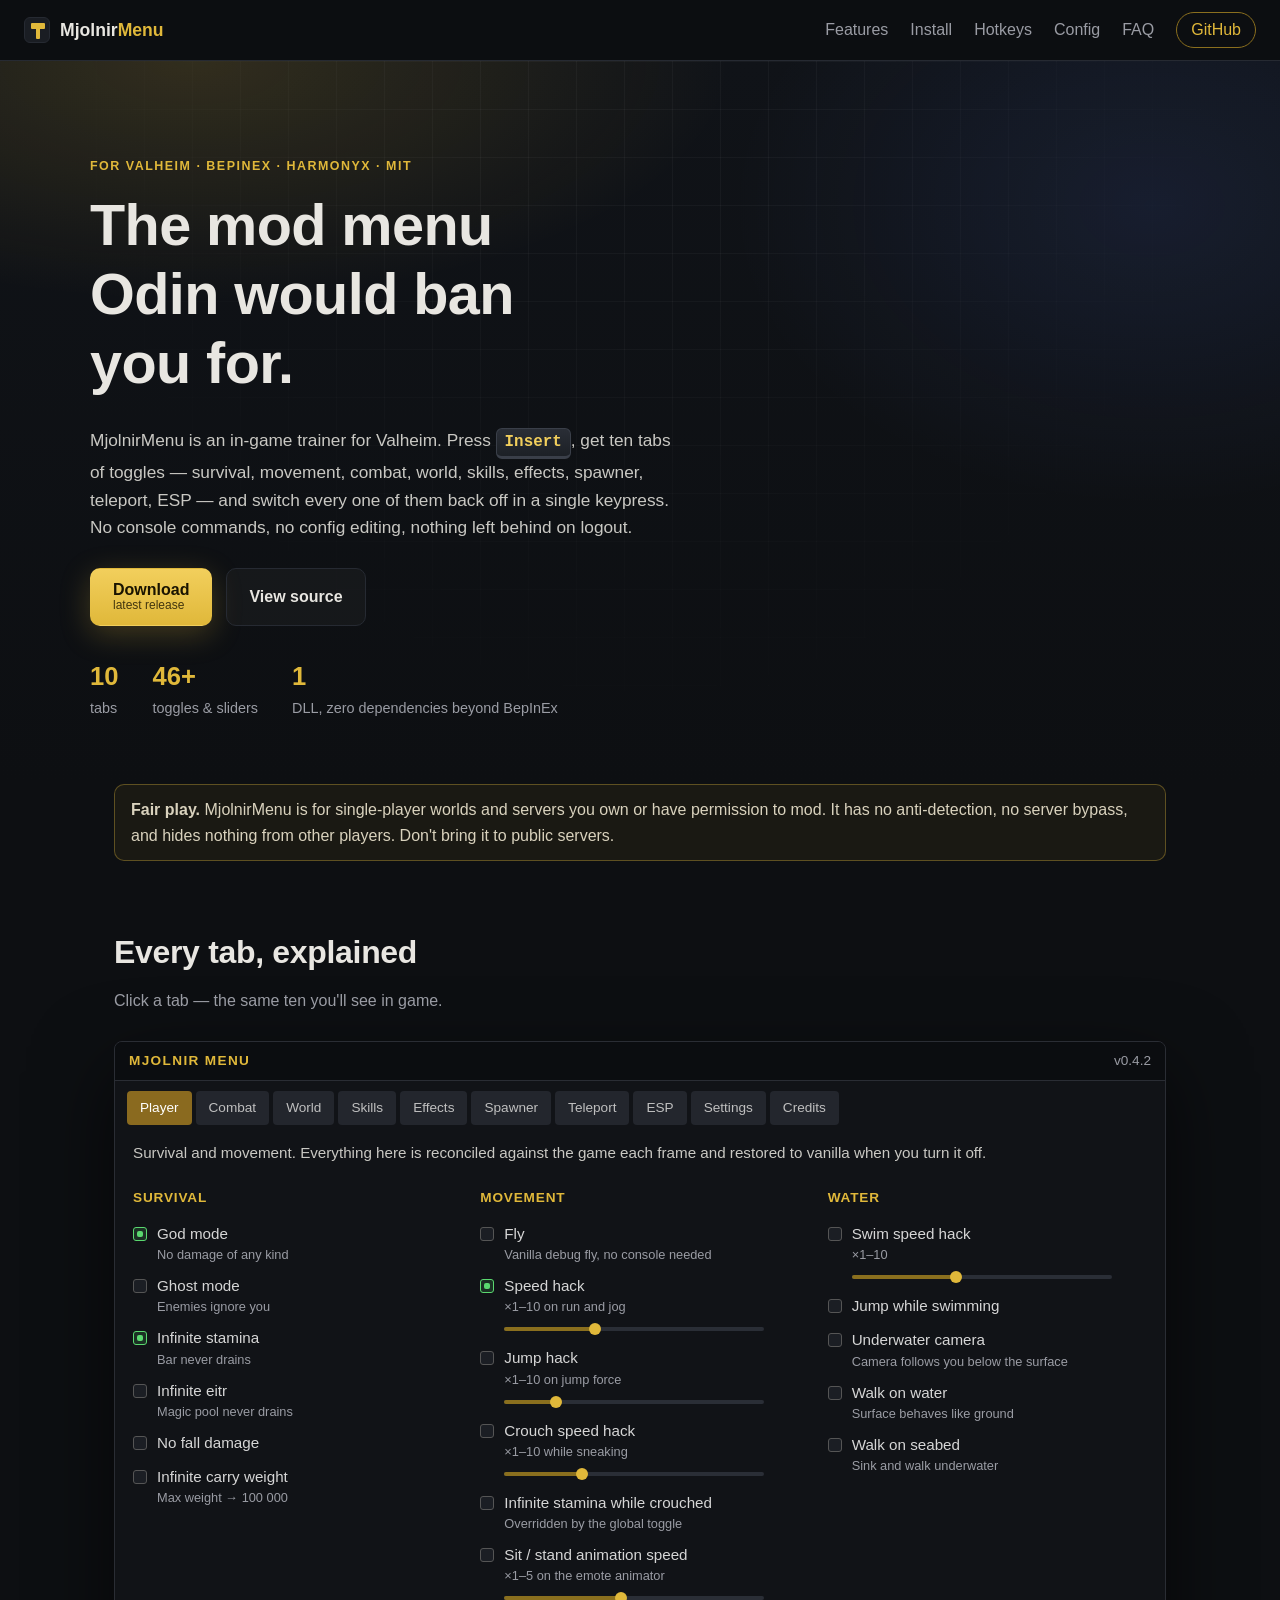
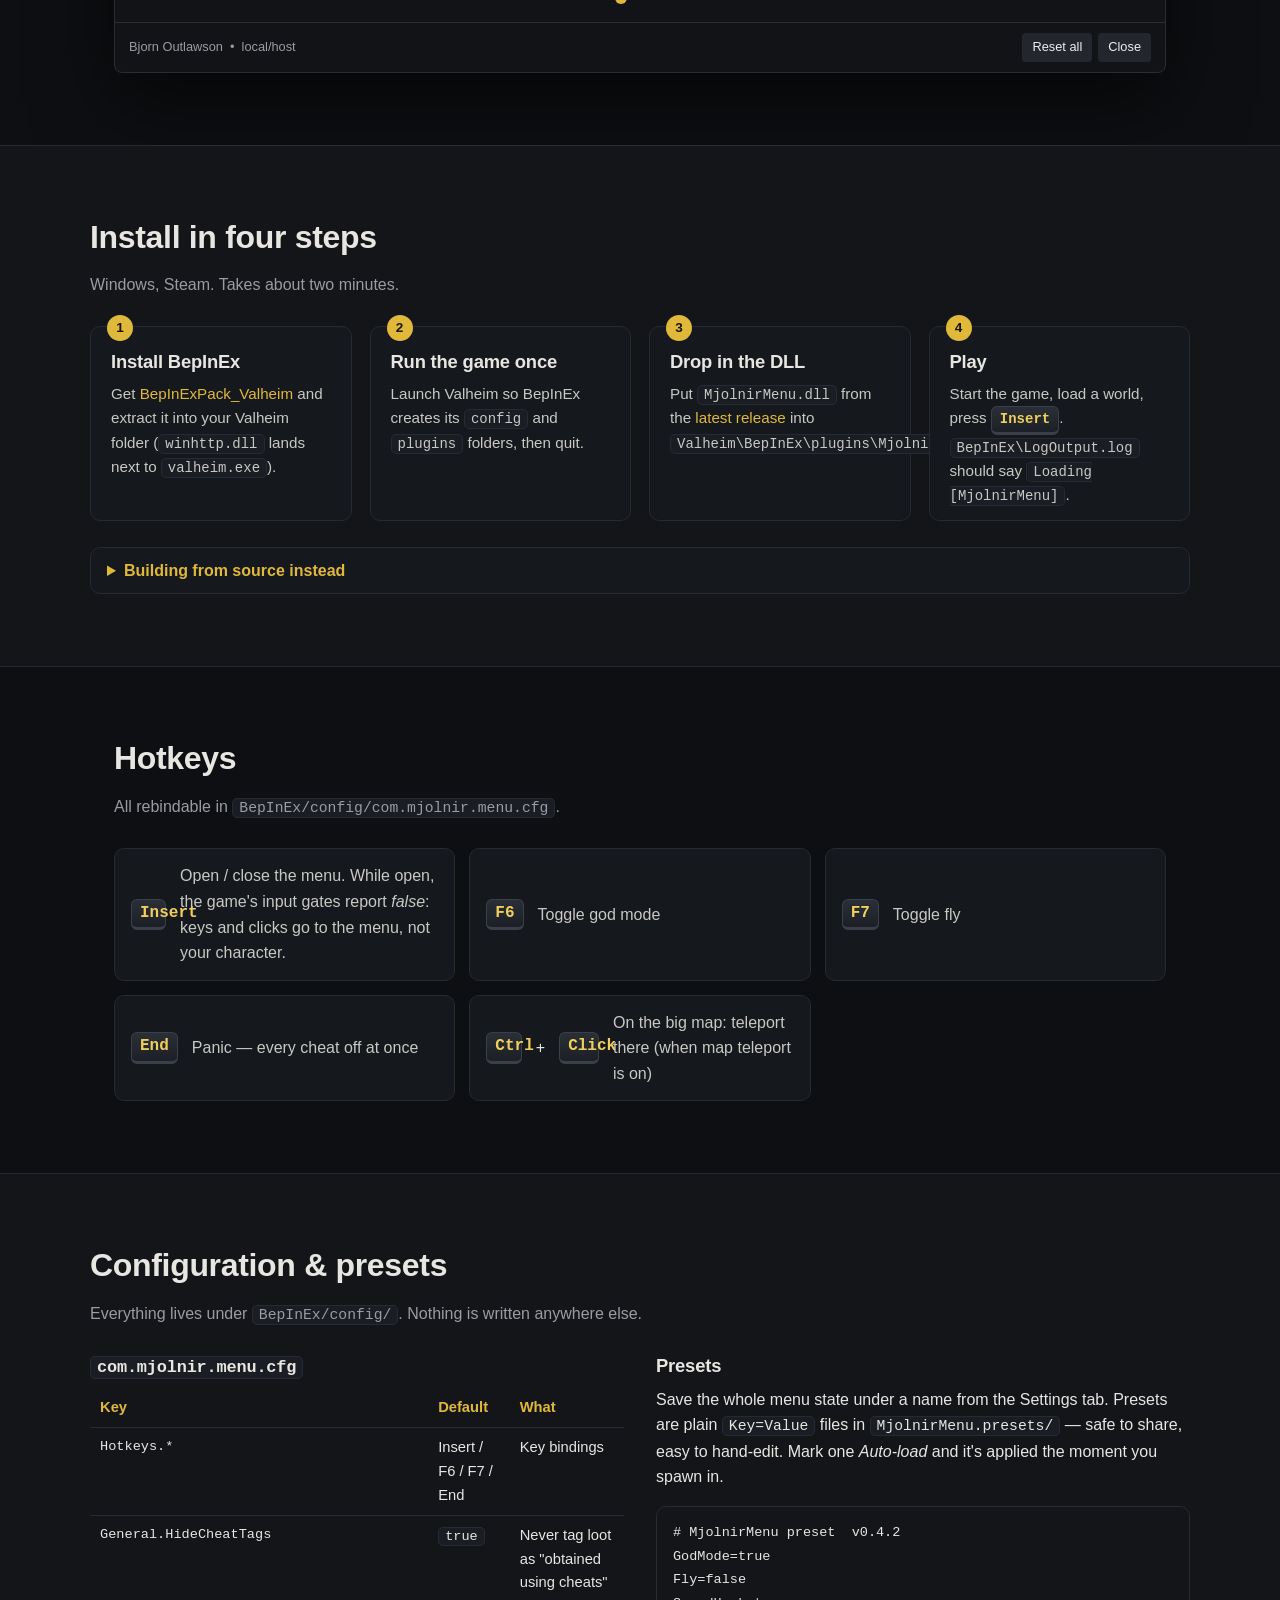
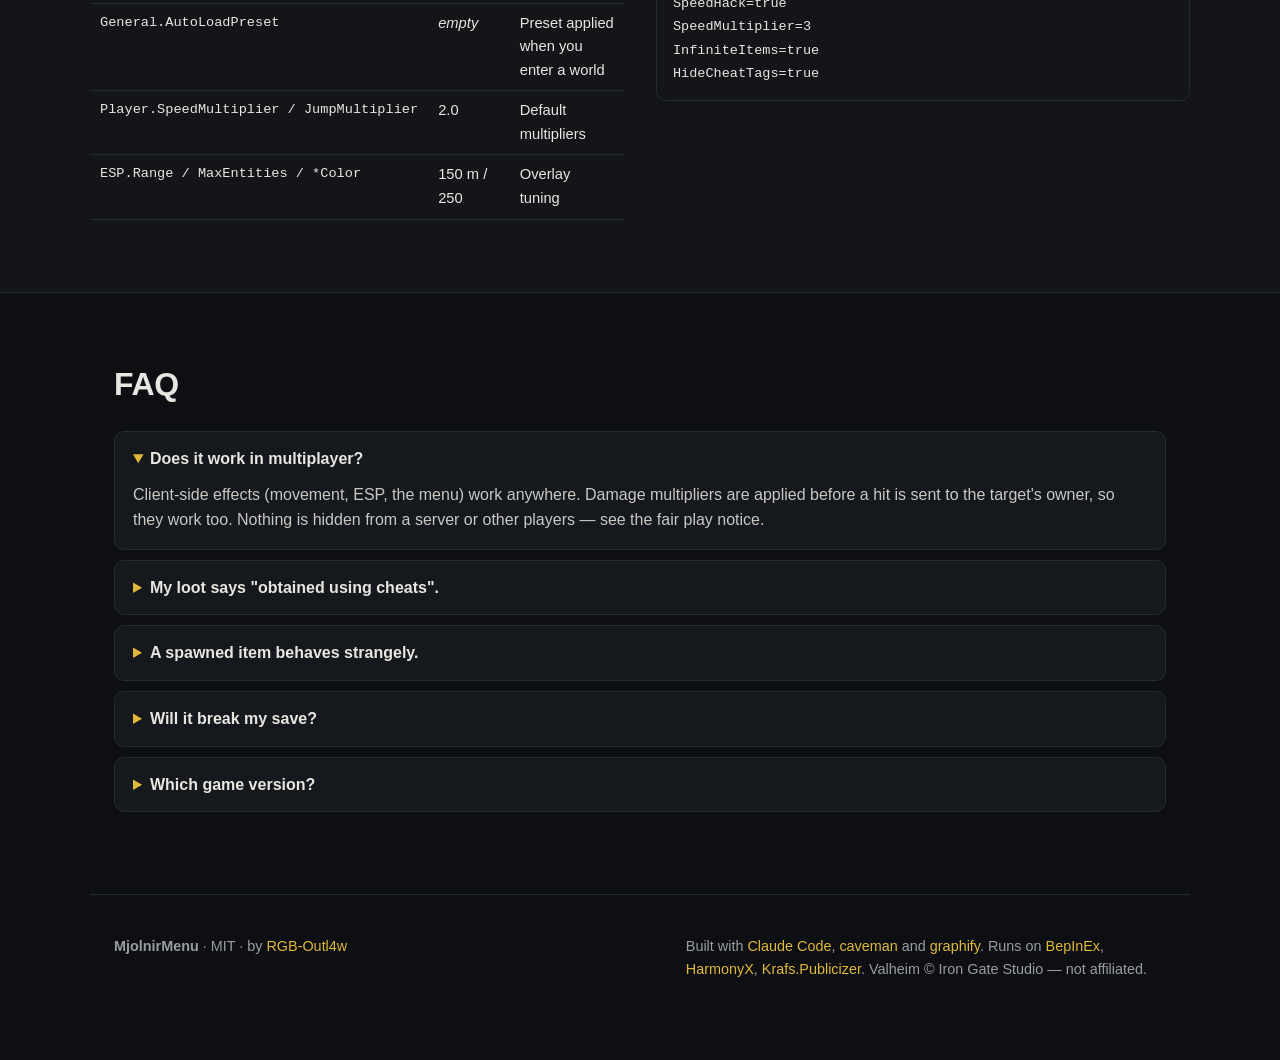
==== docs/index.html @ bf705177 "Add project website under docs/ for GitHub Pages Static HTML/CSS/JS: hero, interactive replica of th" ====
<!doctype html>
<html lang="en">
<head>
  <meta charset="utf-8">
  <meta name="viewport" content="width=device-width, initial-scale=1">
  <title>MjolnirMenu — Valheim trainer &amp; mod menu</title>
  <meta name="description" content="MjolnirMenu is an in-game trainer and mod menu for Valheim built on BepInEx and HarmonyX. Ten tabs, one hotkey, everything reversible.">
  <meta property="og:title" content="MjolnirMenu — Valheim trainer &amp; mod menu">
  <meta property="og:description" content="God mode, fly, spawner, skills, effects, teleport, ESP and more. Open source, MIT.">
  <meta property="og:type" content="website">
  <meta property="og:url" content="https://rgb-outl4w.github.io/MjolnirMenu/">
  <link rel="icon" href="data:image/svg+xml,%3Csvg xmlns='http://www.w3.org/2000/svg' viewBox='0 0 64 64'%3E%3Crect width='64' height='64' rx='12' fill='%23131519'/%3E%3Cpath d='M18 14h28v14H36v24h-8V28H18z' fill='%23e0b83a'/%3E%3C/svg%3E">
  <link rel="stylesheet" href="style.css">
</head>
<body>

<a class="skip" href="#features">Skip to content</a>

<header class="top">
  <a class="brand" href="#">
    <span class="brand-mark" aria-hidden="true"></span>
    <span>Mjolnir<b>Menu</b></span>
  </a>
  <nav class="nav" aria-label="Primary">
    <a href="#features">Features</a>
    <a href="#install">Install</a>
    <a href="#hotkeys">Hotkeys</a>
    <a href="#config">Config</a>
    <a href="#faq">FAQ</a>
    <a class="nav-gh" href="https://github.com/RGB-Outl4w/MjolnirMenu" rel="noopener">GitHub</a>
  </nav>
  <button class="nav-toggle" aria-label="Menu" aria-expanded="false">☰</button>
</header>

<main>

<section class="hero">
  <div class="hero-bg" aria-hidden="true"></div>
  <div class="hero-inner">
    <p class="eyebrow">For Valheim · BepInEx · HarmonyX · MIT</p>
    <h1>The mod menu Odin would ban you for.</h1>
    <p class="lede">
      MjolnirMenu is an in-game trainer for Valheim. Press <kbd>Insert</kbd>, get ten tabs of toggles —
      survival, movement, combat, world, skills, effects, spawner, teleport, ESP — and switch every one of
      them back off in a single keypress. No console commands, no config editing, nothing left behind on logout.
    </p>
    <div class="cta">
      <a class="btn btn-primary" id="dl" href="https://github.com/RGB-Outl4w/MjolnirMenu/releases/latest">
        <span>Download</span><small id="dl-ver">latest release</small>
      </a>
      <a class="btn btn-ghost" href="https://github.com/RGB-Outl4w/MjolnirMenu" rel="noopener">View source</a>
    </div>
    <ul class="stats">
      <li><b id="stat-tabs">10</b><span>tabs</span></li>
      <li><b id="stat-toggles">60+</b><span>toggles &amp; sliders</span></li>
      <li><b>1</b><span>DLL, zero dependencies beyond BepInEx</span></li>
    </ul>
  </div>
</section>

<section class="notice" aria-label="Fair play notice">
  <p><strong>Fair play.</strong> MjolnirMenu is for single-player worlds and servers you own or have permission to mod. It has no anti-detection, no server bypass, and hides nothing from other players. Don't bring it to public servers.</p>
</section>

<section id="features" class="section">
  <div class="section-head">
    <h2>Every tab, explained</h2>
    <p>Click a tab — the same ten you'll see in game.</p>
  </div>

  <div class="menu" role="tablist" aria-label="Menu tabs">
    <div class="menu-titlebar"><span>MJOLNIR MENU</span><span class="menu-ver" id="menu-ver">v0.4.2</span></div>
    <div class="menu-tabs" id="tabs"></div>
    <div class="menu-body" id="tab-body"></div>
    <div class="menu-foot"><span>Bjorn Outlawson &nbsp;•&nbsp; local/host</span><span><button type="button" class="chip">Reset all</button><button type="button" class="chip">Close</button></span></div>
  </div>
</section>

<section id="install" class="section alt">
  <div class="section-head">
    <h2>Install in four steps</h2>
    <p>Windows, Steam. Takes about two minutes.</p>
  </div>
  <ol class="steps">
    <li>
      <h3>Install BepInEx</h3>
      <p>Get <a href="https://thunderstore.io/c/valheim/p/denikson/BepInExPack_Valheim/" rel="noopener">BepInExPack_Valheim</a> and extract it into your Valheim folder (<code>winhttp.dll</code> lands next to <code>valheim.exe</code>).</p>
    </li>
    <li>
      <h3>Run the game once</h3>
      <p>Launch Valheim so BepInEx creates its <code>config</code> and <code>plugins</code> folders, then quit.</p>
    </li>
    <li>
      <h3>Drop in the DLL</h3>
      <p>Put <code>MjolnirMenu.dll</code> from the <a href="https://github.com/RGB-Outl4w/MjolnirMenu/releases/latest">latest release</a> into <code>Valheim\BepInEx\plugins\MjolnirMenu\</code>.</p>
    </li>
    <li>
      <h3>Play</h3>
      <p>Start the game, load a world, press <kbd>Insert</kbd>. <code>BepInEx\LogOutput.log</code> should say <code>Loading [MjolnirMenu]</code>.</p>
    </li>
  </ol>
  <details class="build">
    <summary>Building from source instead</summary>
    <pre><code># needs .NET SDK 8+ and Valheim installed
$env:VALHEIM_DIR = "C:\Program Files (x86)\Steam\steamapps\common\Valheim"
dotnet build src\MjolnirMenu -c Release   # auto-deploys into BepInEx\plugins when present</code></pre>
    <p>Game assemblies are referenced from <code>valheim_Data\Managed</code>; BepInEx and HarmonyX come from the BepInEx NuGet feed. Nothing from the game is redistributed.</p>
  </details>
</section>

<section id="hotkeys" class="section">
  <div class="section-head">
    <h2>Hotkeys</h2>
    <p>All rebindable in <code>BepInEx/config/com.mjolnir.menu.cfg</code>.</p>
  </div>
  <div class="keys">
    <div class="key"><kbd>Insert</kbd><span>Open / close the menu. While open, the game's input gates report <em>false</em>: keys and clicks go to the menu, not your character.</span></div>
    <div class="key"><kbd>F6</kbd><span>Toggle god mode</span></div>
    <div class="key"><kbd>F7</kbd><span>Toggle fly</span></div>
    <div class="key"><kbd>End</kbd><span>Panic — every cheat off at once</span></div>
    <div class="key"><kbd>Ctrl</kbd> + <kbd>Click</kbd><span>On the big map: teleport there (when map teleport is on)</span></div>
  </div>
</section>

<section id="config" class="section alt">
  <div class="section-head">
    <h2>Configuration &amp; presets</h2>
    <p>Everything lives under <code>BepInEx/config/</code>. Nothing is written anywhere else.</p>
  </div>
  <div class="cols">
    <div>
      <h3><code>com.mjolnir.menu.cfg</code></h3>
      <table class="cfg">
        <tr><th>Key</th><th>Default</th><th>What</th></tr>
        <tr><td>Hotkeys.*</td><td>Insert / F6 / F7 / End</td><td>Key bindings</td></tr>
        <tr><td>General.HideCheatTags</td><td><code>true</code></td><td>Never tag loot as "obtained using cheats"</td></tr>
        <tr><td>General.AutoLoadPreset</td><td><em>empty</em></td><td>Preset applied when you enter a world</td></tr>
        <tr><td>Player.SpeedMultiplier / JumpMultiplier</td><td>2.0</td><td>Default multipliers</td></tr>
        <tr><td>ESP.Range / MaxEntities / *Color</td><td>150 m / 250</td><td>Overlay tuning</td></tr>
      </table>
    </div>
    <div>
      <h3>Presets</h3>
      <p>Save the whole menu state under a name from the Settings tab. Presets are plain <code>Key=Value</code> files in <code>MjolnirMenu.presets/</code> — safe to share, easy to hand-edit. Mark one <em>Auto-load</em> and it's applied the moment you spawn in.</p>
      <pre><code># MjolnirMenu preset  v0.4.2
GodMode=true
Fly=false
SpeedHack=true
SpeedMultiplier=3
InfiniteItems=true
HideCheatTags=true</code></pre>
    </div>
  </div>
</section>

<section id="faq" class="section">
  <div class="section-head">
    <h2>FAQ</h2>
  </div>
  <div class="faq">
    <details open>
      <summary>Does it work in multiplayer?</summary>
      <p>Client-side effects (movement, ESP, the menu) work anywhere. Damage multipliers are applied before a hit is sent to the target's owner, so they work too. Nothing is hidden from a server or other players — see the fair play notice.</p>
    </details>
    <details>
      <summary>My loot says "obtained using cheats".</summary>
      <p>That's Valheim's own flag: the game marks you as a cheater the first time you deal damage in god / ghost / fly mode and stamps every drop afterwards. <em>Settings → Cheat tags</em> is on by default and reports the game's own bypass key; <em>Clear tags on items in inventory</em> fixes what you already carry.</p>
    </details>
    <details>
      <summary>A spawned item behaves strangely.</summary>
      <p>The spawner hides prefabs that aren't real inventory items (monster weapons, effect objects). If you turned on <em>Show all</em>, those are exactly the ones that misbehave.</p>
    </details>
    <details>
      <summary>Will it break my save?</summary>
      <p>Every cheat is reconciled against the game each frame and restored to vanilla values when toggled off or on logout. Skills and forsaken powers are written through the game's own fields, so they persist exactly as if you'd earned them.</p>
    </details>
    <details>
      <summary>Which game version?</summary>
      <p>Built and tested against the current Steam build (1.0.x, Deep North). Method signatures were verified against <code>assembly_valheim.dll</code> with Mono.Cecil before each patch was written. A game update that renames a patched method will show up as a Harmony error in <code>LogOutput.log</code> — open an issue with that log.</p>
    </details>
  </div>
</section>

</main>

<footer class="foot">
  <div>
    <b>MjolnirMenu</b> · MIT · by <a href="https://github.com/RGB-Outl4w" rel="noopener">RGB-Outl4w</a>
  </div>
  <div class="foot-small">
    Built with <a href="https://claude.com/claude-code" rel="noopener">Claude Code</a>, <a href="https://github.com/JuliusBrussee/caveman" rel="noopener">caveman</a> and <a href="https://github.com/safishamsi/graphify" rel="noopener">graphify</a>.
    Runs on <a href="https://github.com/BepInEx/BepInEx" rel="noopener">BepInEx</a>, <a href="https://github.com/BepInEx/HarmonyX" rel="noopener">HarmonyX</a>, <a href="https://github.com/krafs/Publicizer" rel="noopener">Krafs.Publicizer</a>.
    Valheim © Iron Gate Studio — not affiliated.
  </div>
</footer>

<script src="app.js"></script>
</body>
</html>
---- docs/style.css ----
/* MjolnirMenu site — dark slate + gold, mirrors the in-game skin. No framework. */

:root {
  --bg: #0d0f12;
  --bg-2: #131519;
  --bg-3: #1a1d23;
  --panel: #15181d;
  --line: #262a32;
  --text: #e8e6e1;
  --muted: #9a9ca4;
  --gold: #e0b83a;
  --gold-2: #f2cf5c;
  --gold-dim: #8a6f1e;
  --green: #5ad86f;
  --red: #ff6f5e;
  --radius: 10px;
  --max: 1100px;
  --font: -apple-system, "Segoe UI", Inter, Roboto, Helvetica, Arial, sans-serif;
  --mono: "Cascadia Code", "JetBrains Mono", Consolas, "SF Mono", Menlo, monospace;
}

* { box-sizing: border-box; }
html { scroll-behavior: smooth; }
body {
  margin: 0;
  font: 16px/1.6 var(--font);
  color: var(--text);
  background: var(--bg);
  -webkit-font-smoothing: antialiased;
}
a { color: var(--gold); text-decoration: none; }
a:hover { color: var(--gold-2); text-decoration: underline; }
code, kbd, pre { font-family: var(--mono); font-size: 0.92em; }
code { background: var(--bg-3); border: 1px solid var(--line); border-radius: 5px; padding: 1px 6px; }
pre { background: var(--bg-2); border: 1px solid var(--line); border-radius: var(--radius); padding: 14px 16px; overflow-x: auto; }
pre code { background: none; border: 0; padding: 0; }
kbd {
  display: inline-block; min-width: 1.6em; text-align: center;
  background: linear-gradient(#2a2e36, #1c2026); border: 1px solid #3a3f49; border-bottom-width: 3px;
  border-radius: 6px; padding: 1px 8px; color: var(--gold-2); font-weight: 600;
}
h1, h2, h3 { line-height: 1.2; margin: 0 0 .5em; letter-spacing: -0.01em; }
h2 { font-size: 2rem; }
h3 { font-size: 1.15rem; }
p { margin: 0 0 1em; }

.skip { position: absolute; left: -999px; top: 0; }
.skip:focus { left: 8px; top: 8px; background: var(--gold); color: #000; padding: 6px 10px; z-index: 99; }

/* ---------- header ---------- */
.top {
  position: sticky; top: 0; z-index: 20;
  display: flex; align-items: center; justify-content: space-between; gap: 16px;
  padding: 12px 24px; background: rgba(13,15,18,.85); backdrop-filter: blur(10px);
  border-bottom: 1px solid var(--line);
}
.brand { display: flex; align-items: center; gap: 10px; color: var(--text); font-weight: 700; font-size: 1.1rem; }
.brand:hover { text-decoration: none; }
.brand b { color: var(--gold); }
.brand-mark { width: 26px; height: 26px; border-radius: 6px; background: var(--bg-3); border: 1px solid var(--line); position: relative; }
.brand-mark::before {
  content: ""; position: absolute; left: 6px; top: 5px; width: 14px; height: 6px; background: var(--gold); border-radius: 1px;
}
.brand-mark::after {
  content: ""; position: absolute; left: 11px; top: 9px; width: 4px; height: 12px; background: var(--gold); border-radius: 1px;
}
.nav { display: flex; gap: 22px; align-items: center; }
.nav a { color: var(--muted); font-weight: 500; }
.nav a:hover { color: var(--text); text-decoration: none; }
.nav-gh { color: var(--gold) !important; border: 1px solid var(--gold-dim); border-radius: 999px; padding: 4px 14px; }
.nav-toggle { display: none; background: none; border: 1px solid var(--line); color: var(--text); font-size: 1.2rem; border-radius: 8px; padding: 4px 10px; }

/* ---------- hero ---------- */
.hero { position: relative; overflow: hidden; padding: 96px 24px 64px; }
.hero-bg {
  position: absolute; inset: 0; z-index: 0;
  background:
    radial-gradient(900px 400px at 15% 0%, rgba(224,184,58,.16), transparent 60%),
    radial-gradient(700px 500px at 90% 20%, rgba(90,130,255,.10), transparent 60%),
    linear-gradient(180deg, #101318 0%, var(--bg) 100%);
}
.hero-bg::after {
  content: ""; position: absolute; inset: 0;
  background-image: linear-gradient(rgba(255,255,255,.035) 1px, transparent 1px), linear-gradient(90deg, rgba(255,255,255,.035) 1px, transparent 1px);
  background-size: 48px 48px; mask-image: radial-gradient(ellipse at 50% 0%, #000 20%, transparent 70%);
}
.hero-inner { position: relative; z-index: 1; max-width: var(--max); margin: 0 auto; }
.eyebrow { color: var(--gold); font-weight: 600; letter-spacing: .12em; text-transform: uppercase; font-size: .78rem; margin-bottom: 14px; }
.hero h1 { font-size: clamp(2.2rem, 5vw, 3.6rem); max-width: 16ch; }
.lede { max-width: 62ch; color: #c9c8c3; font-size: 1.08rem; }
.cta { display: flex; gap: 14px; flex-wrap: wrap; margin: 26px 0 30px; }
.btn {
  display: inline-flex; flex-direction: column; justify-content: center; align-items: flex-start;
  padding: 12px 22px; border-radius: var(--radius); font-weight: 700; line-height: 1.15; border: 1px solid transparent;
}
.btn small { font-weight: 500; font-size: .75rem; opacity: .8; }
.btn:hover { text-decoration: none; transform: translateY(-1px); }
.btn-primary { background: linear-gradient(180deg, var(--gold-2), var(--gold)); color: #1a1400; box-shadow: 0 8px 30px rgba(224,184,58,.25); }
.btn-primary:hover { color: #000; }
.btn-ghost { border-color: var(--line); color: var(--text); background: rgba(255,255,255,.03); justify-content: center; }
.stats { list-style: none; padding: 0; margin: 0; display: flex; gap: 34px; flex-wrap: wrap; }
.stats li { display: flex; flex-direction: column; }
.stats b { font-size: 1.6rem; color: var(--gold); }
.stats span { color: var(--muted); font-size: .9rem; }

/* ---------- notice ---------- */
.notice { max-width: var(--max); margin: 0 auto; padding: 0 24px; }
.notice p { margin: 0; border: 1px solid rgba(224,184,58,.35); background: rgba(224,184,58,.06); border-radius: var(--radius); padding: 12px 16px; color: #d9d2bd; }

/* ---------- sections ---------- */
.section { max-width: var(--max); margin: 0 auto; padding: 72px 24px; }
.section.alt { max-width: none; background: var(--bg-2); border-top: 1px solid var(--line); border-bottom: 1px solid var(--line); }
.section.alt > * { max-width: var(--max); margin-left: auto; margin-right: auto; }
.section-head { margin-bottom: 28px; }
.section-head p { color: var(--muted); margin: 0; }

/* ---------- in-game menu replica ---------- */
.menu {
  background: #111317; border: 1px solid #2a2d34; border-radius: 8px; box-shadow: 0 30px 80px rgba(0,0,0,.6);
  overflow: hidden; font-size: .95rem;
}
.menu-titlebar {
  display: flex; justify-content: space-between; align-items: center;
  background: #0b0d10; color: var(--gold); font-weight: 800; letter-spacing: .1em; padding: 8px 14px; border-bottom: 1px solid #2a2d34; font-size: .85rem;
}
.menu-ver { color: var(--muted); font-weight: 500; letter-spacing: 0; }
.menu-tabs { display: flex; flex-wrap: wrap; gap: 4px; padding: 10px 12px 0; }
.menu-tabs button {
  background: #23262d; color: #bfbfbf; border: 0; border-radius: 4px; padding: 6px 13px; font: inherit; font-size: .85rem; cursor: pointer;
}
.menu-tabs button:hover { background: #2e323a; color: #fff; }
.menu-tabs button[aria-selected="true"] { background: #8a6a1f; color: #fff; }
.menu-body { padding: 16px 18px 12px; min-height: 340px; }
.menu-foot {
  display: flex; justify-content: space-between; align-items: center; padding: 10px 14px; border-top: 1px solid #2a2d34; color: var(--muted); font-size: .8rem;
}
.chip { background: #23262d; color: #eee; border: 0; border-radius: 4px; padding: 4px 10px; margin-left: 6px; font: inherit; font-size: .8rem; }
.pane { display: grid; grid-template-columns: repeat(auto-fit, minmax(300px, 1fr)); gap: 18px 28px; animation: fade .18s ease; }
@keyframes fade { from { opacity: 0; transform: translateY(3px);} to { opacity: 1; transform: none; } }
.pane h4 { margin: 0 0 8px; color: var(--gold); font-size: .85rem; text-transform: uppercase; letter-spacing: .06em; }
.pane .intro { grid-column: 1 / -1; color: #c9c8c3; margin: 0 0 4px; }
.tog { display: flex; align-items: flex-start; gap: 10px; padding: 5px 0; color: #d6d6d6; }
.tog i {
  flex: 0 0 14px; height: 14px; margin-top: 5px; border-radius: 3px; border: 1px solid #555; background: #1b1e24; position: relative;
}
.tog i.on { border-color: var(--green); background: rgba(90,216,111,.15); }
.tog i.on::after { content: ""; position: absolute; inset: 3px; background: var(--green); border-radius: 2px; }
.tog span small { display: block; color: var(--muted); font-size: .8rem; line-height: 1.4; }
.slider { display: block; height: 4px; background: #2a2e36; border-radius: 3px; margin: 6px 0 10px 24px; position: relative; max-width: 260px; }
.slider::before { content: ""; position: absolute; left: 0; top: 0; bottom: 0; width: var(--v, 30%); background: var(--gold-dim); border-radius: 3px; }
.slider::after { content: ""; position: absolute; left: var(--v, 30%); top: -4px; width: 12px; height: 12px; margin-left: -6px; background: var(--gold); border-radius: 50%; }
.pane .row { display: flex; gap: 6px; flex-wrap: wrap; margin: 4px 0 8px; }
.pane .row .chip { margin: 0; }
.pane ul.list { list-style: none; padding: 0; margin: 0; }
.pane ul.list li { display: flex; justify-content: space-between; gap: 10px; padding: 4px 0; border-bottom: 1px dashed #24272e; color: #d6d6d6; }
.pane ul.list li span:last-child { color: var(--muted); font-family: var(--mono); font-size: .8rem; }
.pane ul.list li.dim { color: var(--muted); }

/* ---------- install ---------- */
.steps { counter-reset: s; list-style: none; padding: 0; margin: 0; display: grid; grid-template-columns: repeat(auto-fit, minmax(230px, 1fr)); gap: 18px; }
.steps li { counter-increment: s; background: var(--panel); border: 1px solid var(--line); border-radius: var(--radius); padding: 20px 20px 12px; position: relative; }
.steps li::before {
  content: counter(s); position: absolute; top: -12px; left: 16px; width: 26px; height: 26px; border-radius: 50%;
  background: var(--gold); color: #1a1400; font-weight: 800; display: grid; place-items: center; font-size: .85rem;
}
.steps li h3 { margin-top: 4px; }
.steps li p { color: #c9c8c3; margin: 0; font-size: .95rem; }
.build { margin-top: 26px; border: 1px solid var(--line); border-radius: var(--radius); padding: 10px 16px; background: var(--panel); }
.build summary { cursor: pointer; font-weight: 600; color: var(--gold); }
.build pre { margin: 12px 0; }

/* ---------- hotkeys ---------- */
.keys { display: grid; grid-template-columns: repeat(auto-fit, minmax(300px, 1fr)); gap: 14px; }
.key { display: flex; gap: 14px; align-items: center; background: var(--panel); border: 1px solid var(--line); border-radius: var(--radius); padding: 14px 16px; }
.key kbd { font-size: 1rem; }
.key span { color: #c9c8c3; }

/* ---------- config ---------- */
.cols { display: grid; grid-template-columns: repeat(auto-fit, minmax(320px, 1fr)); gap: 32px; }
.cfg { width: 100%; border-collapse: collapse; font-size: .92rem; }
.cfg th, .cfg td { text-align: left; padding: 8px 10px; border-bottom: 1px solid var(--line); vertical-align: top; }
.cfg th { color: var(--gold); font-weight: 600; }
.cfg td:first-child { font-family: var(--mono); font-size: .85rem; white-space: nowrap; }

/* ---------- faq ---------- */
.faq details { border: 1px solid var(--line); border-radius: var(--radius); background: var(--panel); padding: 4px 18px; margin-bottom: 10px; }
.faq summary { cursor: pointer; font-weight: 600; padding: 10px 0; }
.faq summary::marker { color: var(--gold); }
.faq p { color: #c9c8c3; margin: 0 0 12px; }

/* ---------- footer ---------- */
.foot { max-width: var(--max); margin: 0 auto; padding: 40px 24px 60px; border-top: 1px solid var(--line); display: flex; justify-content: space-between; gap: 24px; flex-wrap: wrap; color: var(--muted); font-size: .9rem; }
.foot-small { max-width: 60ch; }

/* ---------- responsive ---------- */
@media (max-width: 760px) {
  .nav { display: none; position: absolute; top: 58px; left: 0; right: 0; background: var(--bg-2); flex-direction: column; padding: 14px 24px; gap: 14px; border-bottom: 1px solid var(--line); }
  .nav.open { display: flex; }
  .nav-toggle { display: block; }
  .hero { padding-top: 64px; }
  .menu-body { min-height: 0; }
}
@media (prefers-reduced-motion: reduce) {
  html { scroll-behavior: auto; }
  .pane { animation: none; }
}
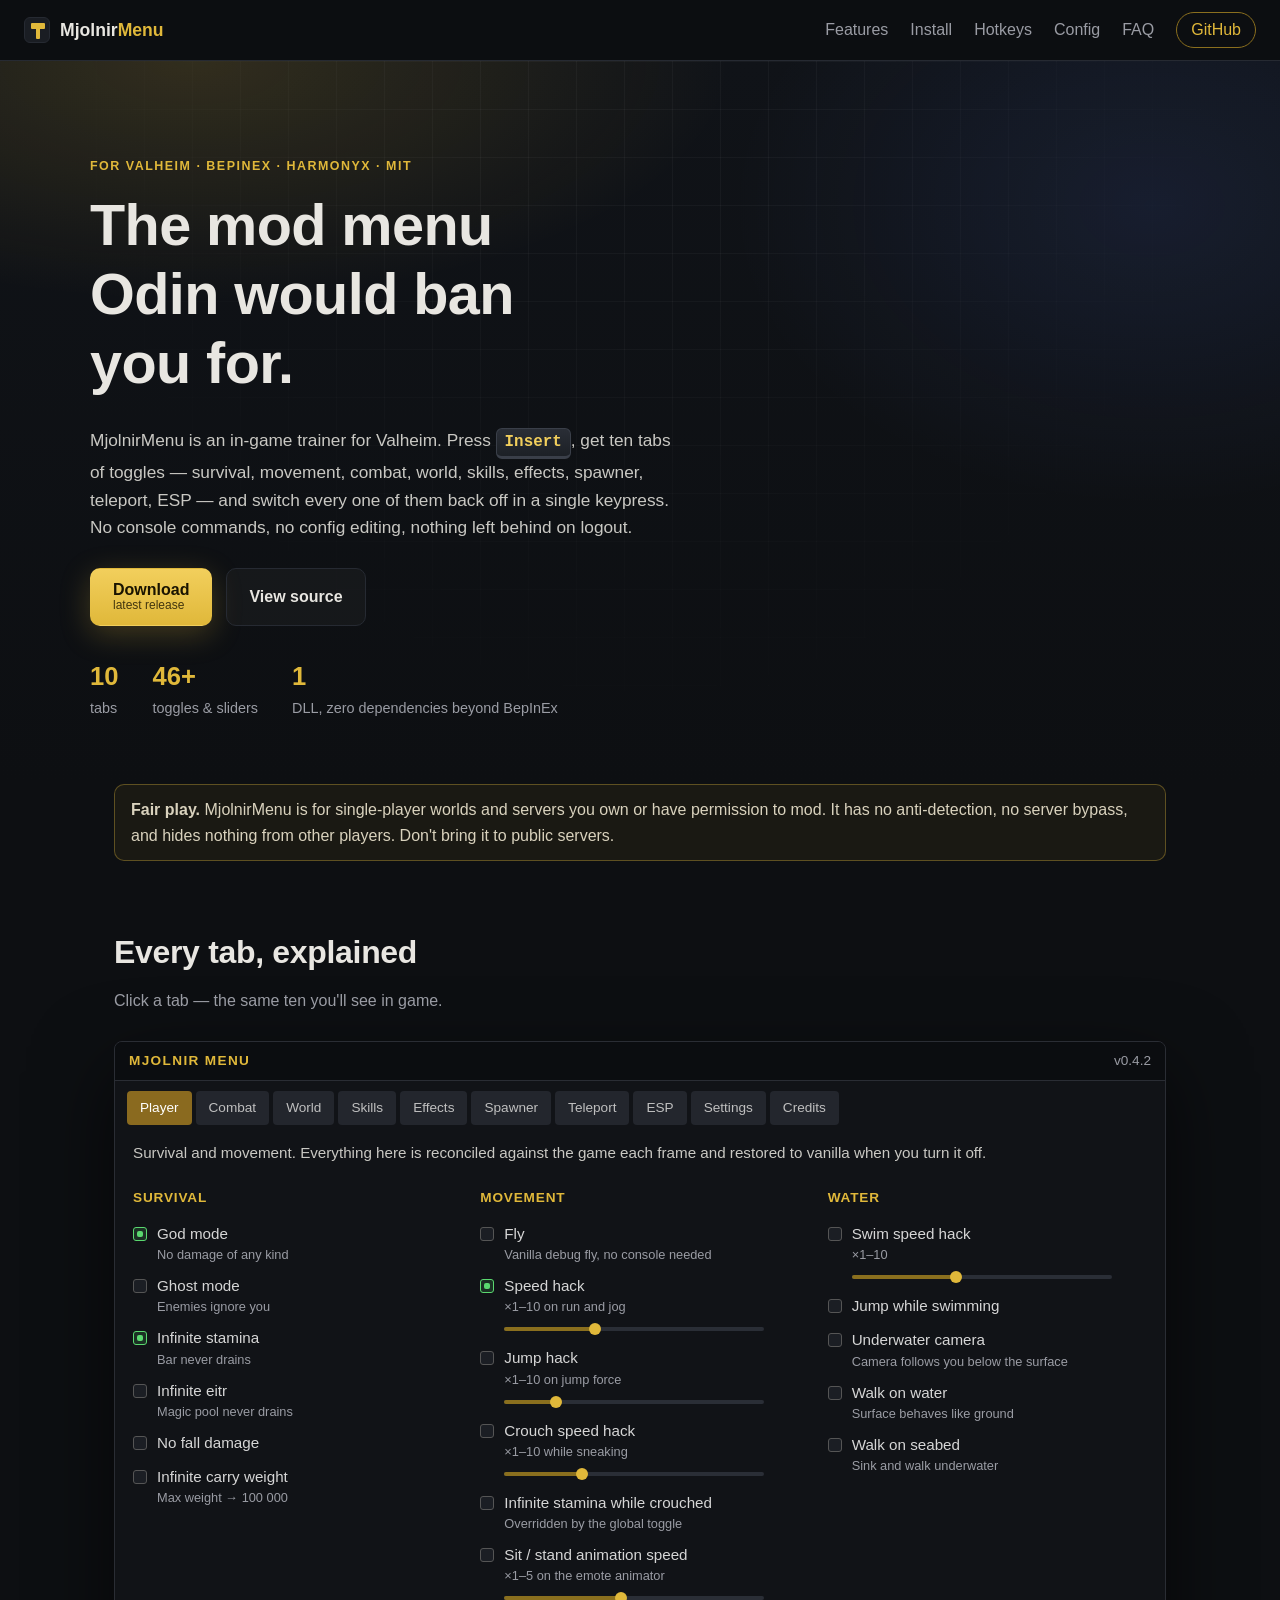
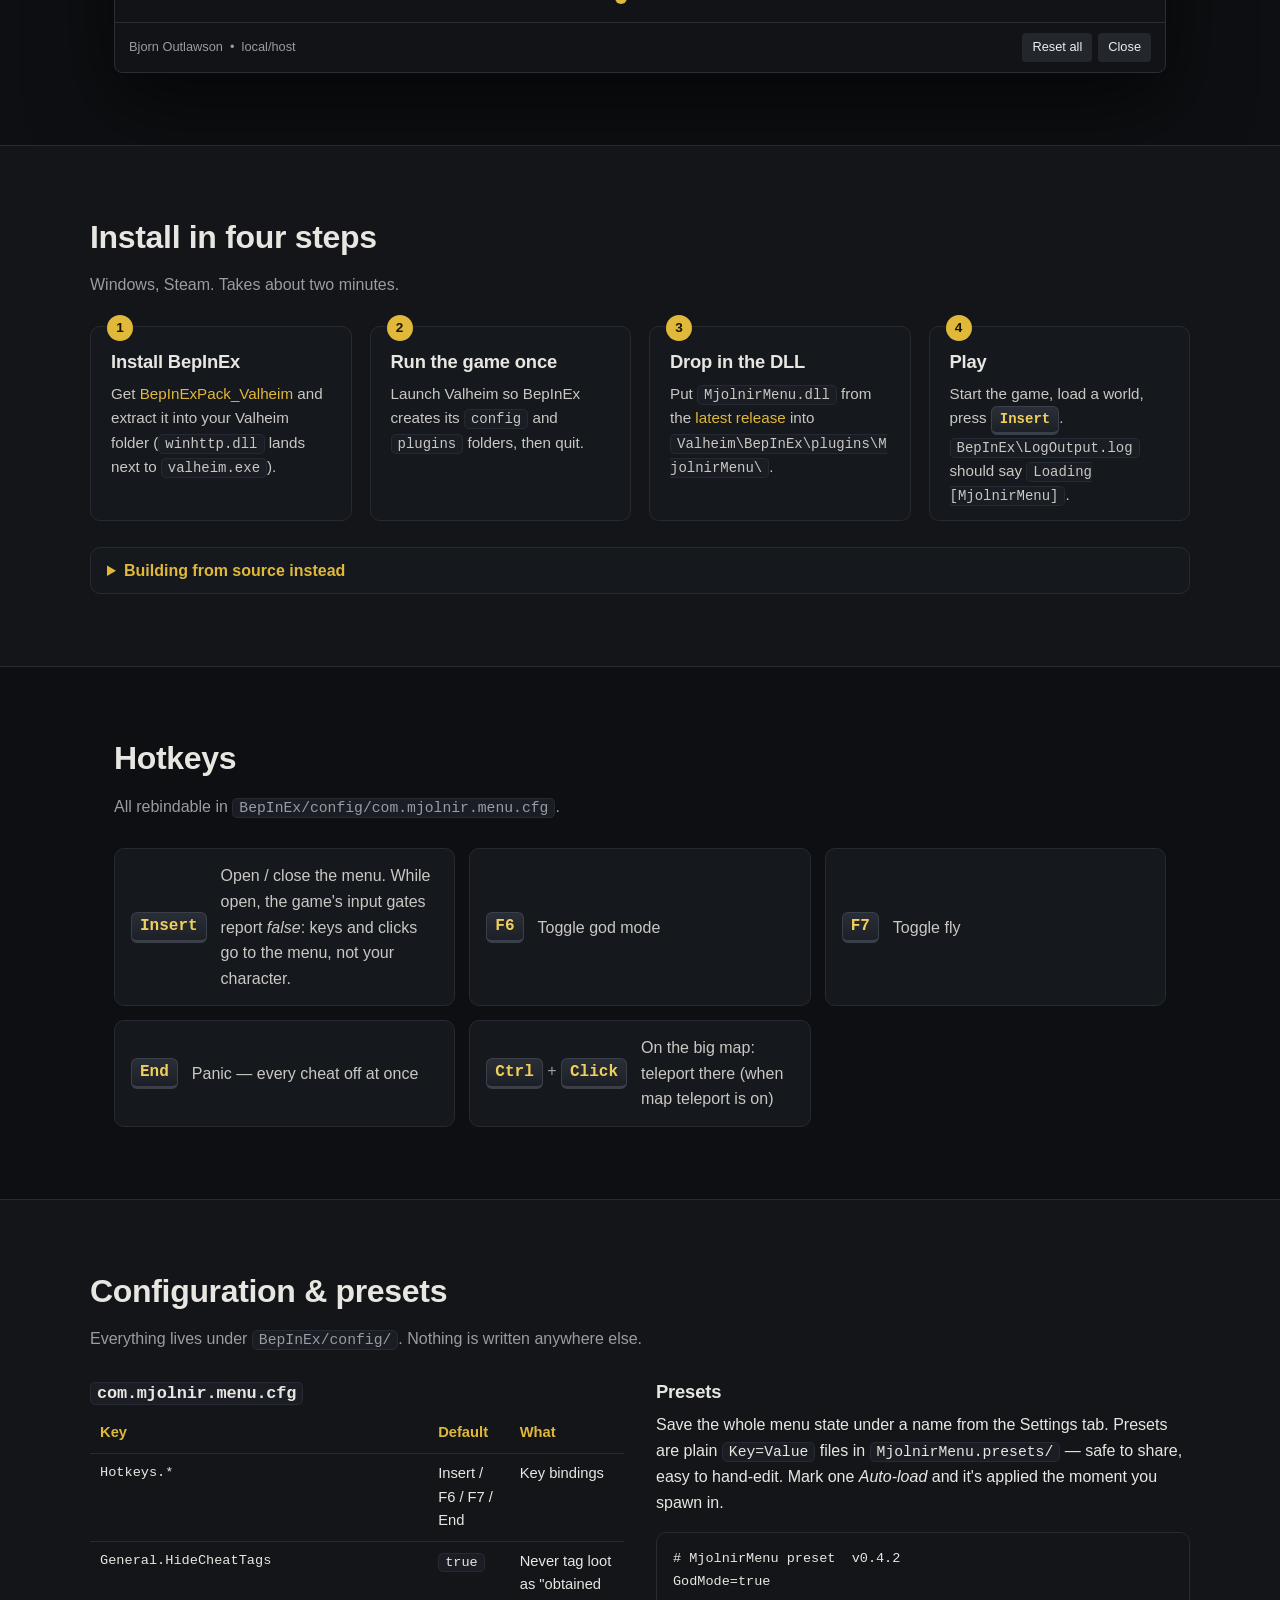
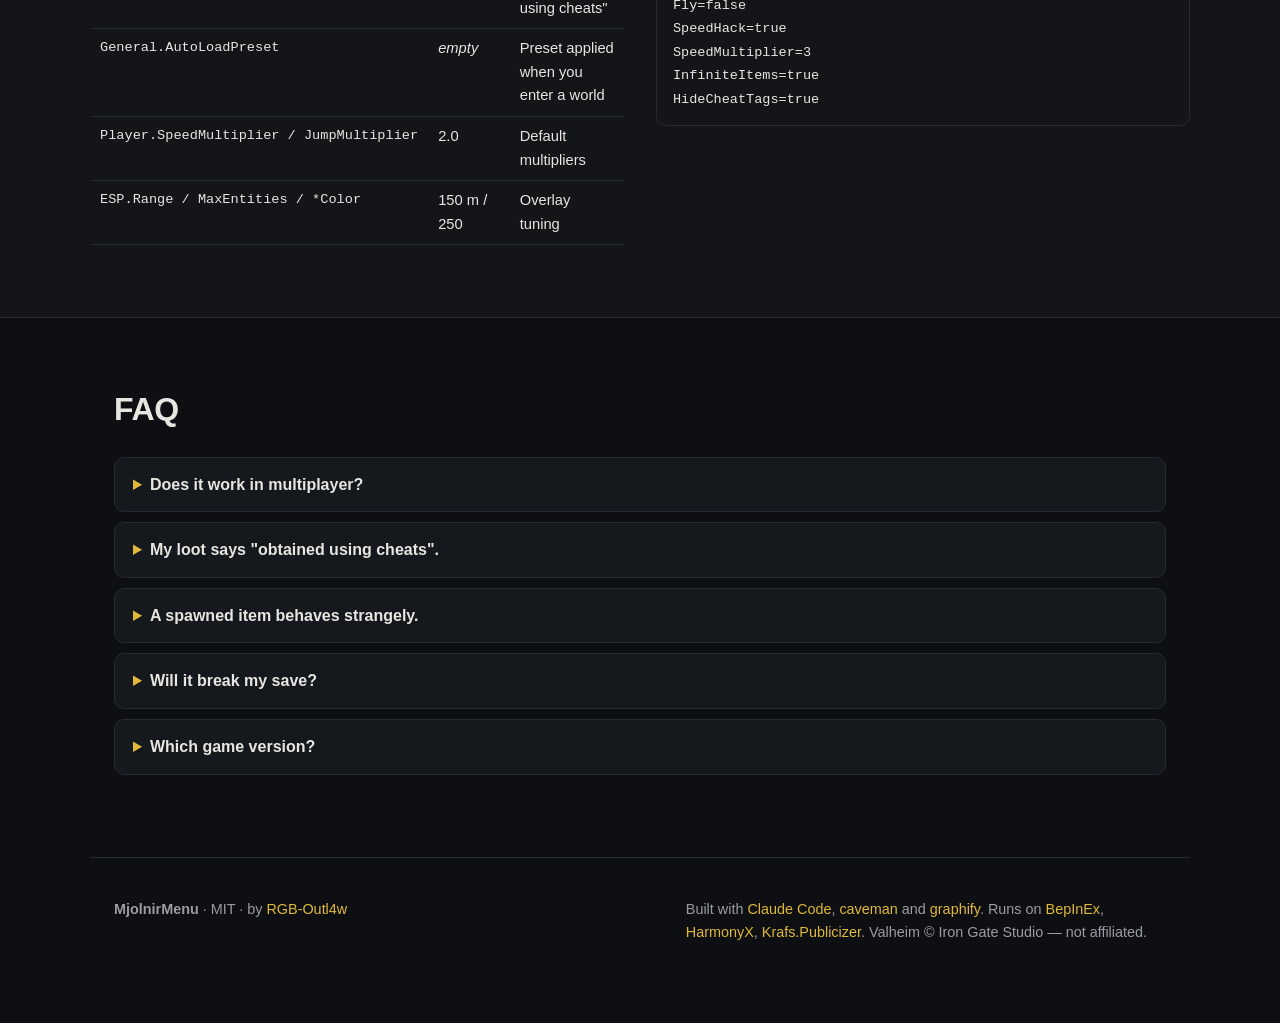
==== commit da3e8962: "docs: fix code/kbd clipping, collapse first FAQ by default Co-Authored-By: Claude Opus 5 <noreply@an" ====
--- a/docs/index.html
+++ b/docs/index.html
@@ -118,7 +118,7 @@
     <div class="key"><kbd>F6</kbd><span>Toggle god mode</span></div>
     <div class="key"><kbd>F7</kbd><span>Toggle fly</span></div>
     <div class="key"><kbd>End</kbd><span>Panic — every cheat off at once</span></div>
-    <div class="key"><kbd>Ctrl</kbd> + <kbd>Click</kbd><span>On the big map: teleport there (when map teleport is on)</span></div>
+    <div class="key"><span class="combo"><kbd>Ctrl</kbd> + <kbd>Click</kbd></span><span>On the big map: teleport there (when map teleport is on)</span></div>
   </div>
 </section>
 
@@ -158,7 +158,7 @@
     <h2>FAQ</h2>
   </div>
   <div class="faq">
-    <details open>
+    <details>
       <summary>Does it work in multiplayer?</summary>
       <p>Client-side effects (movement, ESP, the menu) work anywhere. Damage multipliers are applied before a hit is sent to the target's owner, so they work too. Nothing is hidden from a server or other players — see the fair play notice.</p>
     </details>
--- a/docs/style.css
+++ b/docs/style.css
@@ -31,11 +31,11 @@
 a { color: var(--gold); text-decoration: none; }
 a:hover { color: var(--gold-2); text-decoration: underline; }
 code, kbd, pre { font-family: var(--mono); font-size: 0.92em; }
-code { background: var(--bg-3); border: 1px solid var(--line); border-radius: 5px; padding: 1px 6px; }
+code { background: var(--bg-3); border: 1px solid var(--line); border-radius: 5px; padding: 1px 6px; overflow-wrap: anywhere; word-break: break-word; }
 pre { background: var(--bg-2); border: 1px solid var(--line); border-radius: var(--radius); padding: 14px 16px; overflow-x: auto; }
 pre code { background: none; border: 0; padding: 0; }
 kbd {
-  display: inline-block; min-width: 1.6em; text-align: center;
+  display: inline-block; min-width: 1.6em; text-align: center; white-space: nowrap; flex: 0 0 auto;
   background: linear-gradient(#2a2e36, #1c2026); border: 1px solid #3a3f49; border-bottom-width: 3px;
   border-radius: 6px; padding: 1px 8px; color: var(--gold-2); font-weight: 600;
 }
@@ -164,16 +164,17 @@
   background: var(--gold); color: #1a1400; font-weight: 800; display: grid; place-items: center; font-size: .85rem;
 }
 .steps li h3 { margin-top: 4px; }
-.steps li p { color: #c9c8c3; margin: 0; font-size: .95rem; }
+.steps li p { color: #c9c8c3; margin: 0; font-size: .95rem; overflow-wrap: anywhere; }
 .build { margin-top: 26px; border: 1px solid var(--line); border-radius: var(--radius); padding: 10px 16px; background: var(--panel); }
 .build summary { cursor: pointer; font-weight: 600; color: var(--gold); }
 .build pre { margin: 12px 0; }
 
 /* ---------- hotkeys ---------- */
 .keys { display: grid; grid-template-columns: repeat(auto-fit, minmax(300px, 1fr)); gap: 14px; }
-.key { display: flex; gap: 14px; align-items: center; background: var(--panel); border: 1px solid var(--line); border-radius: var(--radius); padding: 14px 16px; }
+.key { display: flex; gap: 14px; align-items: center; background: var(--panel); border: 1px solid var(--line); border-radius: var(--radius); padding: 14px 16px; min-width: 0; }
 .key kbd { font-size: 1rem; }
-.key span { color: #c9c8c3; }
+.key > span { color: #c9c8c3; min-width: 0; }
+.key .combo { flex: 0 0 auto; white-space: nowrap; color: var(--muted); }
 
 /* ---------- config ---------- */
 .cols { display: grid; grid-template-columns: repeat(auto-fit, minmax(320px, 1fr)); gap: 32px; }
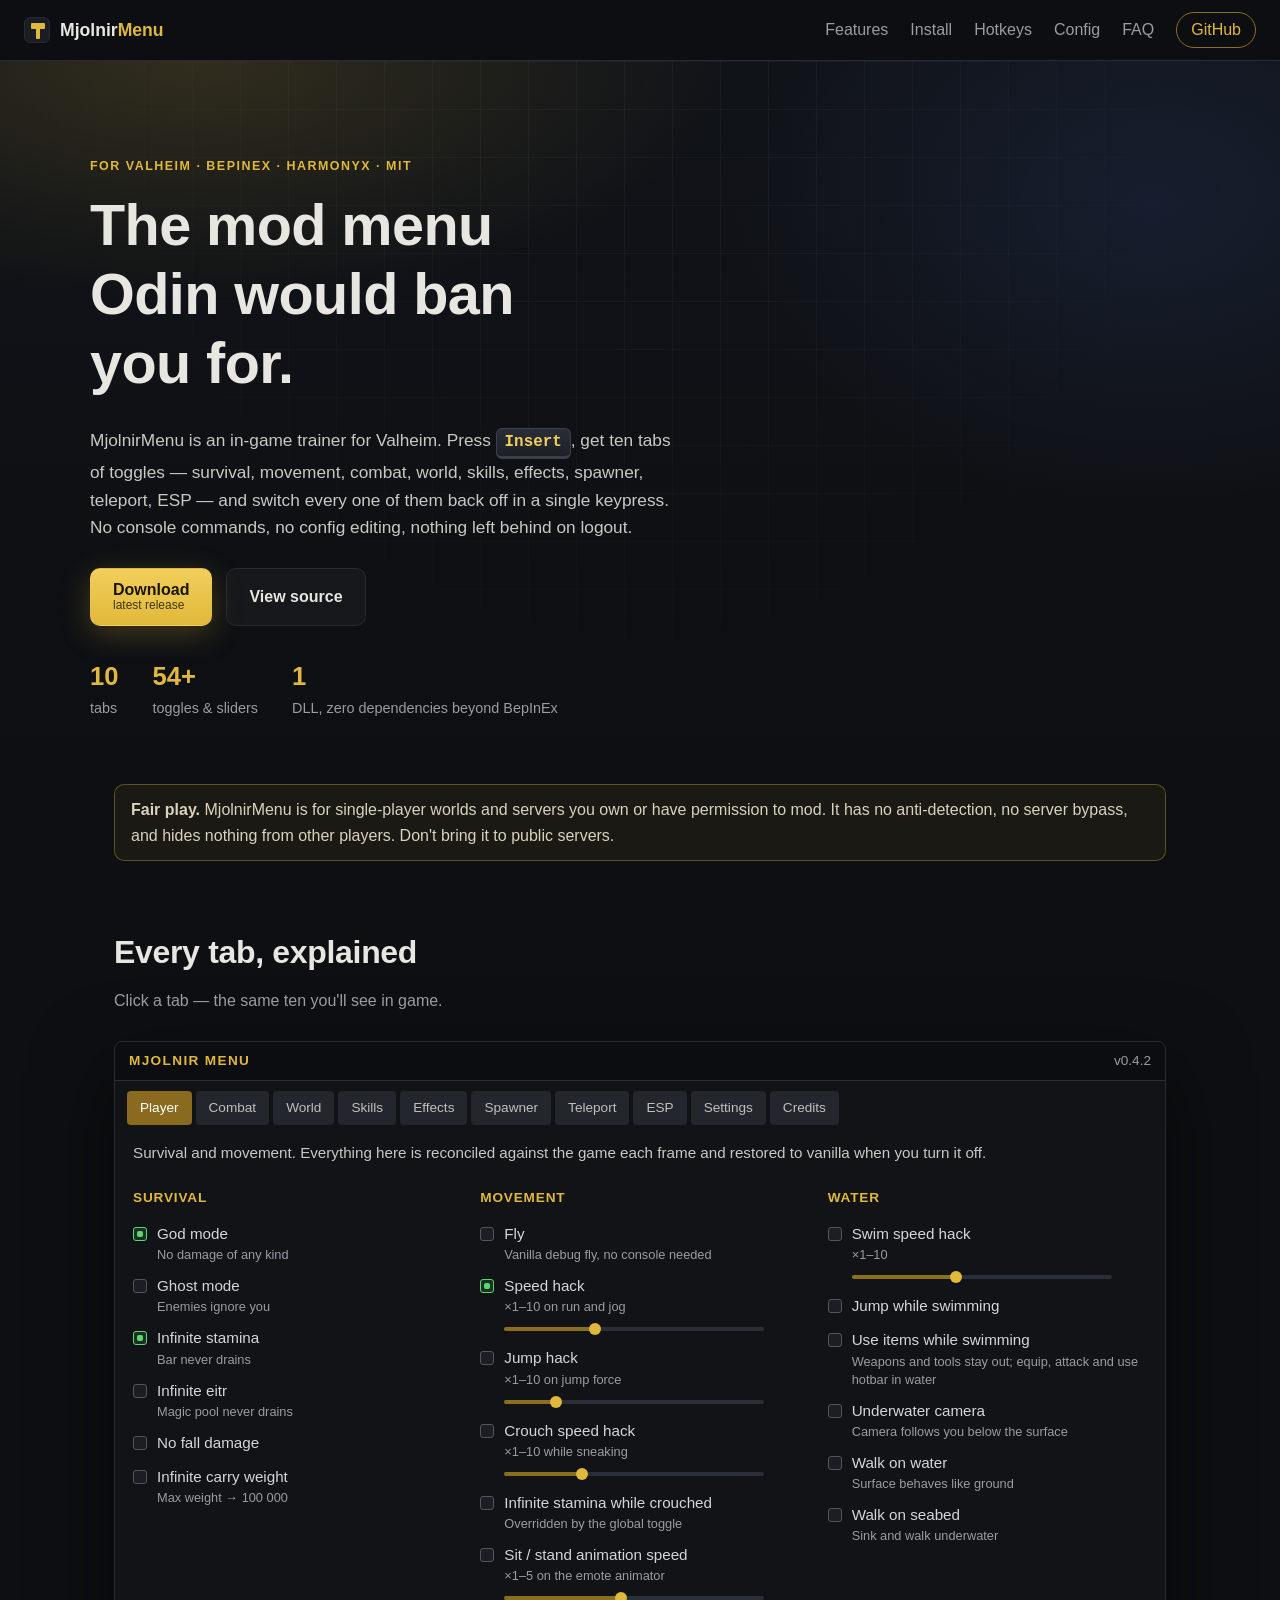
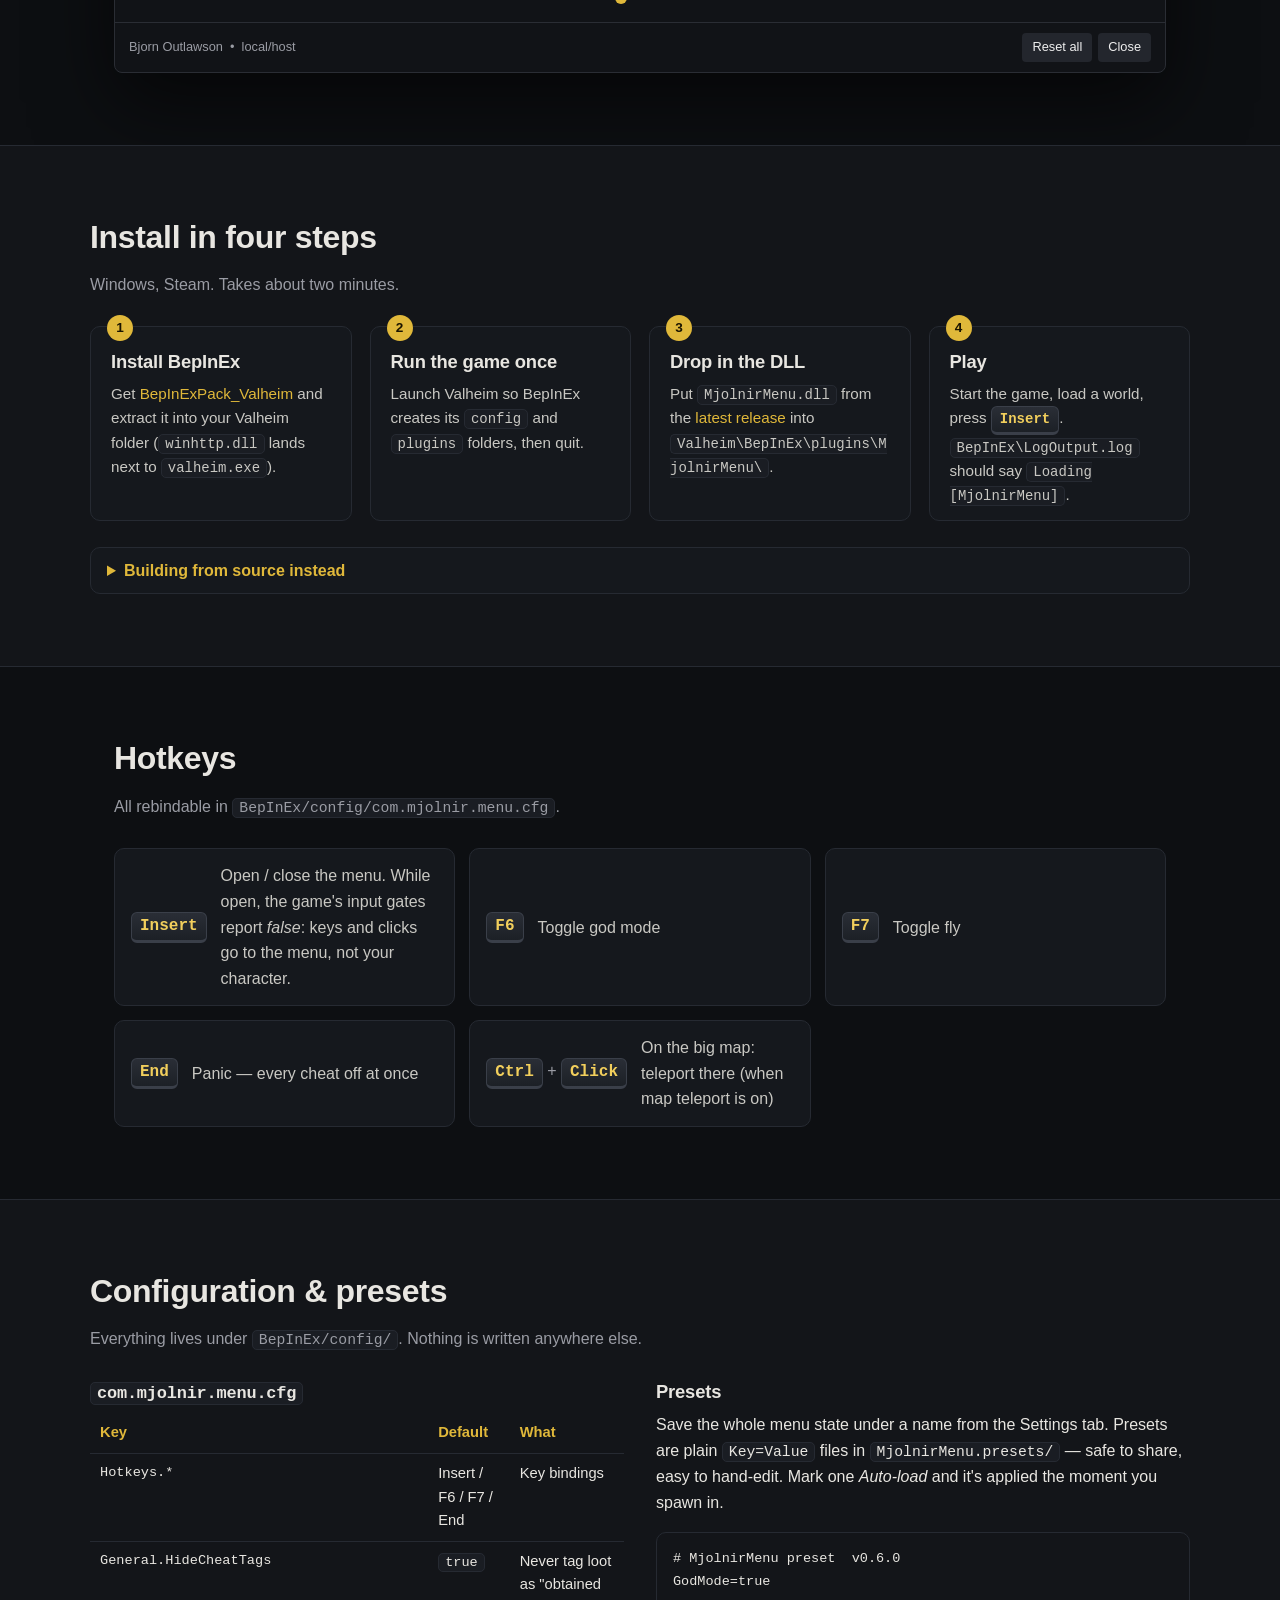
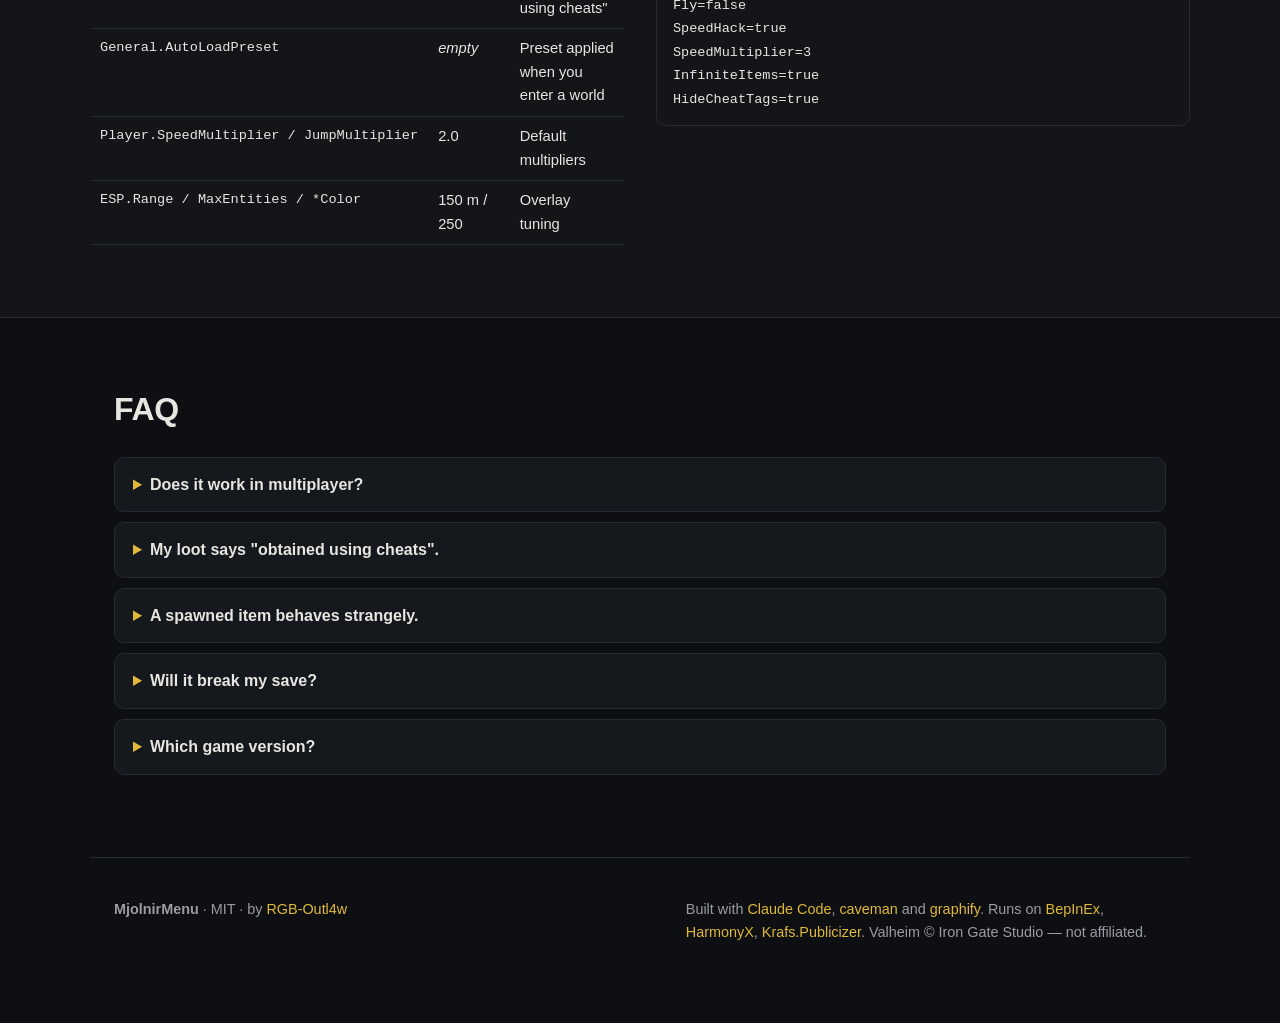
==== commit d3416afc: "feat: v0.6.0 — mobile site, portals accept any item, big stations - Website: mobile layout pass (nav" ====
--- a/docs/index.html
+++ b/docs/index.html
@@ -130,19 +130,19 @@
   <div class="cols">
     <div>
       <h3><code>com.mjolnir.menu.cfg</code></h3>
-      <table class="cfg">
+      <div class="table-wrap"><table class="cfg">
         <tr><th>Key</th><th>Default</th><th>What</th></tr>
         <tr><td>Hotkeys.*</td><td>Insert / F6 / F7 / End</td><td>Key bindings</td></tr>
         <tr><td>General.HideCheatTags</td><td><code>true</code></td><td>Never tag loot as "obtained using cheats"</td></tr>
         <tr><td>General.AutoLoadPreset</td><td><em>empty</em></td><td>Preset applied when you enter a world</td></tr>
         <tr><td>Player.SpeedMultiplier / JumpMultiplier</td><td>2.0</td><td>Default multipliers</td></tr>
         <tr><td>ESP.Range / MaxEntities / *Color</td><td>150 m / 250</td><td>Overlay tuning</td></tr>
-      </table>
+      </table></div>
     </div>
     <div>
       <h3>Presets</h3>
       <p>Save the whole menu state under a name from the Settings tab. Presets are plain <code>Key=Value</code> files in <code>MjolnirMenu.presets/</code> — safe to share, easy to hand-edit. Mark one <em>Auto-load</em> and it's applied the moment you spawn in.</p>
-      <pre><code># MjolnirMenu preset  v0.4.2
+      <pre><code># MjolnirMenu preset  v0.6.0
 GodMode=true
 Fly=false
 SpeedHack=true
--- a/docs/style.css
+++ b/docs/style.css
@@ -153,7 +153,8 @@
 .pane .row .chip { margin: 0; }
 .pane ul.list { list-style: none; padding: 0; margin: 0; }
 .pane ul.list li { display: flex; justify-content: space-between; gap: 10px; padding: 4px 0; border-bottom: 1px dashed #24272e; color: #d6d6d6; }
-.pane ul.list li span:last-child { color: var(--muted); font-family: var(--mono); font-size: .8rem; }
+.pane ul.list li span:last-child { color: var(--muted); font-family: var(--mono); font-size: .8rem; text-align: right; overflow-wrap: anywhere; }
+.pane ul.list li span:first-child { overflow-wrap: anywhere; }
 .pane ul.list li.dim { color: var(--muted); }
 
 /* ---------- install ---------- */
@@ -178,7 +179,8 @@
 
 /* ---------- config ---------- */
 .cols { display: grid; grid-template-columns: repeat(auto-fit, minmax(320px, 1fr)); gap: 32px; }
-.cfg { width: 100%; border-collapse: collapse; font-size: .92rem; }
+.table-wrap { overflow-x: auto; -webkit-overflow-scrolling: touch; }
+.cfg { width: 100%; border-collapse: collapse; font-size: .92rem; min-width: 480px; }
 .cfg th, .cfg td { text-align: left; padding: 8px 10px; border-bottom: 1px solid var(--line); vertical-align: top; }
 .cfg th { color: var(--gold); font-weight: 600; }
 .cfg td:first-child { font-family: var(--mono); font-size: .85rem; white-space: nowrap; }
@@ -195,11 +197,70 @@
 
 /* ---------- responsive ---------- */
 @media (max-width: 760px) {
-  .nav { display: none; position: absolute; top: 58px; left: 0; right: 0; background: var(--bg-2); flex-direction: column; padding: 14px 24px; gap: 14px; border-bottom: 1px solid var(--line); }
+  body { font-size: 15px; }
+  .top { padding: 10px 16px; }
+  .nav { display: none; position: absolute; top: 54px; left: 0; right: 0; background: var(--bg-2); flex-direction: column; align-items: stretch; padding: 12px 16px 16px; gap: 4px; border-bottom: 1px solid var(--line); box-shadow: 0 20px 40px rgba(0,0,0,.5); }
   .nav.open { display: flex; }
+  .nav a { padding: 10px 6px; font-size: 1.05rem; }
+  .nav-gh { text-align: center; margin-top: 6px; }
   .nav-toggle { display: block; }
-  .hero { padding-top: 64px; }
-  .menu-body { min-height: 0; }
+
+  .hero { padding: 48px 16px 40px; }
+  .hero h1 { font-size: clamp(2rem, 9vw, 2.6rem); max-width: none; }
+  .lede { font-size: 1rem; }
+  .cta { flex-direction: column; }
+  .cta .btn { width: 100%; align-items: center; }
+  .btn-primary { align-items: center; }
+  .stats { gap: 18px 28px; }
+  .stats b { font-size: 1.35rem; }
+
+  .notice { padding: 0 16px; }
+  .section { padding: 44px 16px; }
+  .section.alt > * { padding-left: 0; padding-right: 0; }
+  h2 { font-size: 1.6rem; }
+  .section-head { margin-bottom: 18px; }
+
+  .menu { font-size: .9rem; border-radius: 6px; }
+  .menu-titlebar { padding: 8px 12px; }
+  .menu-tabs { padding: 8px 8px 0; gap: 4px; }
+  .menu-tabs button { padding: 6px 10px; font-size: .8rem; }
+  .menu-body { padding: 12px 12px 8px; min-height: 0; }
+  .pane { grid-template-columns: 1fr; gap: 14px; }
+  .slider { max-width: none; margin-right: 6px; }
+  .menu-foot { flex-direction: column; align-items: flex-start; gap: 8px; }
+  .menu-foot .chip { margin: 0 6px 0 0; }
+
+  .steps { grid-template-columns: 1fr; gap: 20px; }
+  .build pre { font-size: .8rem; }
+
+  .keys { grid-template-columns: 1fr; }
+  .key { flex-wrap: wrap; }
+
+  .cols { gap: 22px; }
+  pre { padding: 12px; }
+
+  /* Config table becomes stacked cards. */
+  .cfg { min-width: 0; display: block; }
+  .cfg tr { display: block; padding: 10px 0; border-bottom: 1px solid var(--line); }
+  .cfg tr:first-child { display: none; }
+  .cfg td { display: block; padding: 2px 0; border: 0; white-space: normal; }
+  .cfg td:first-child { color: var(--text); font-weight: 600; overflow-wrap: anywhere; }
+  .cfg td:nth-child(2)::before { content: "Default: "; color: var(--gold); }
+  .cfg td:nth-child(3) { color: var(--muted); }
+
+  .faq details { padding: 2px 14px; }
+  .foot { flex-direction: column; gap: 12px; padding: 28px 16px 40px; }
+}
+
+@media (max-width: 400px) {
+  .menu-tabs button { padding: 5px 8px; font-size: .75rem; }
+  .stats { gap: 14px 20px; }
+}
+
+/* Touch targets: no hover-only affordances on coarse pointers. */
+@media (hover: none) {
+  .btn:hover { transform: none; }
+  .menu-tabs button, .chip { min-height: 32px; }
 }
 @media (prefers-reduced-motion: reduce) {
   html { scroll-behavior: auto; }
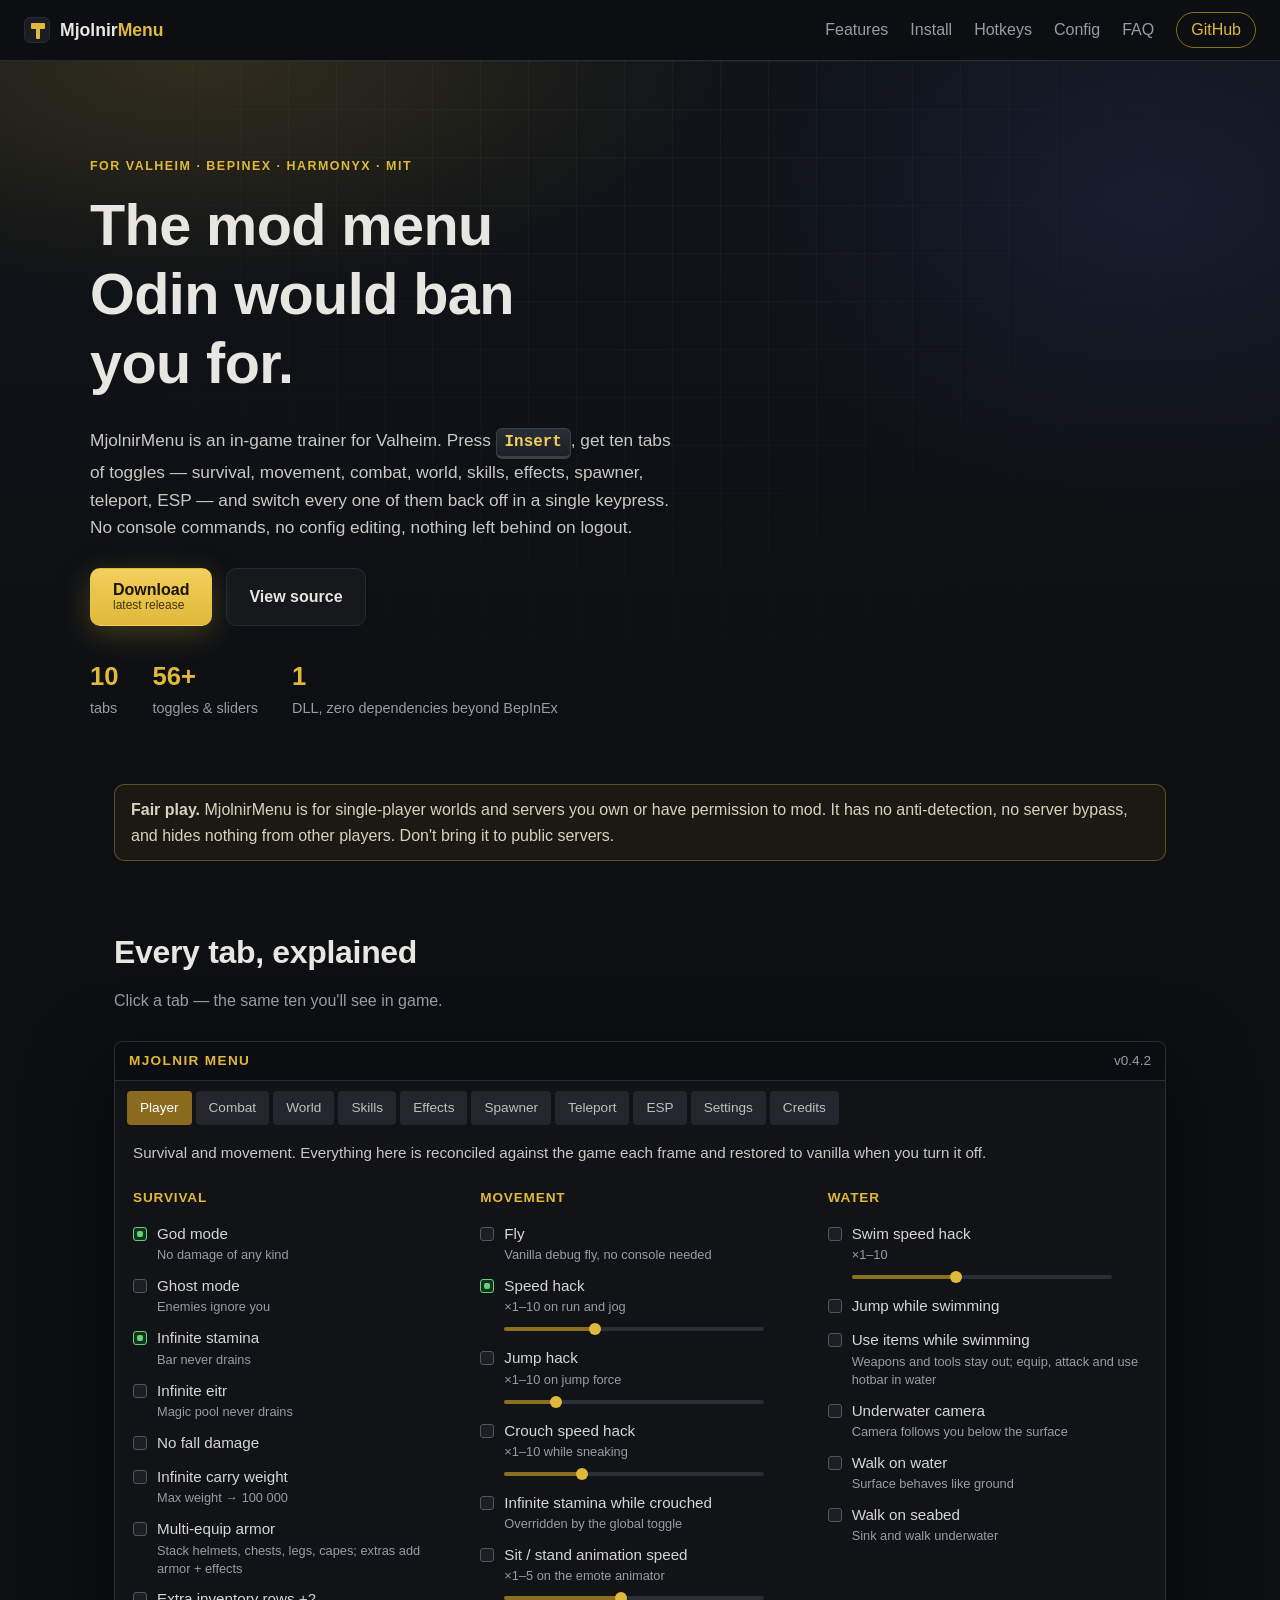
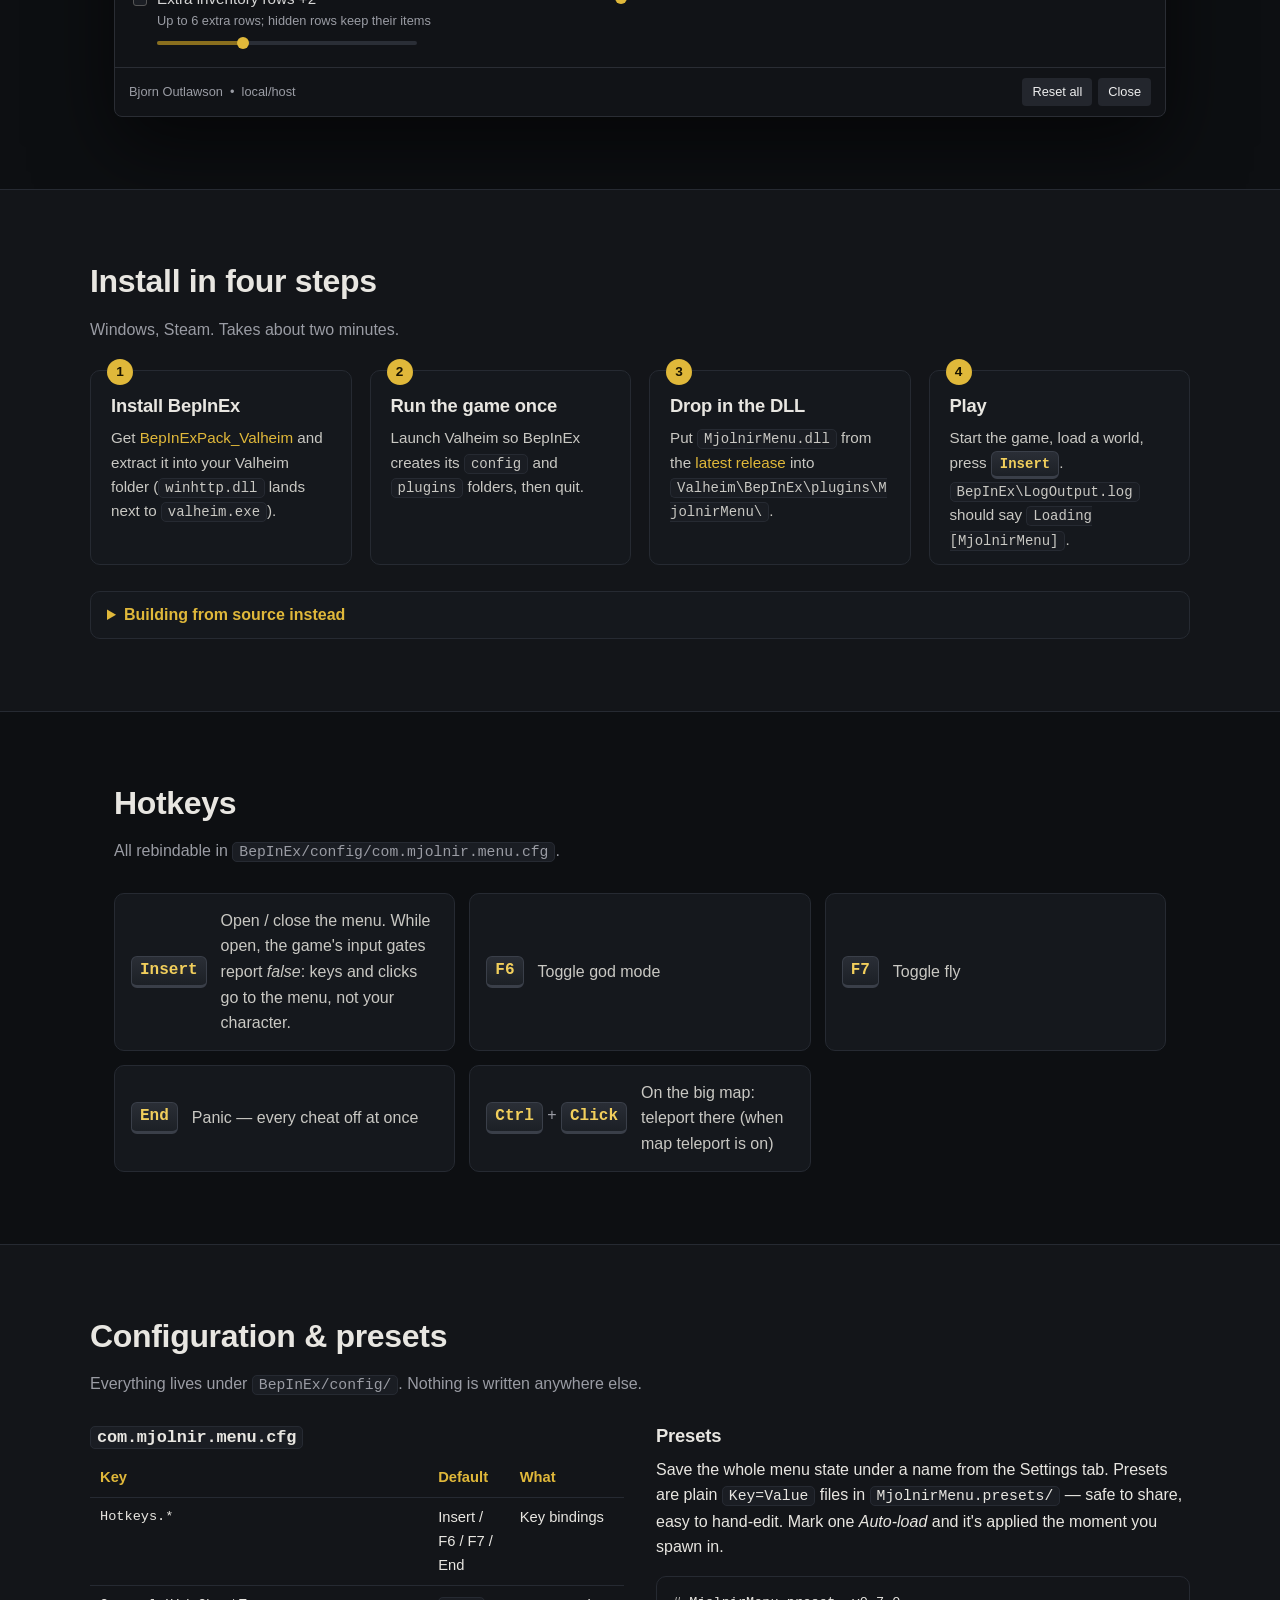
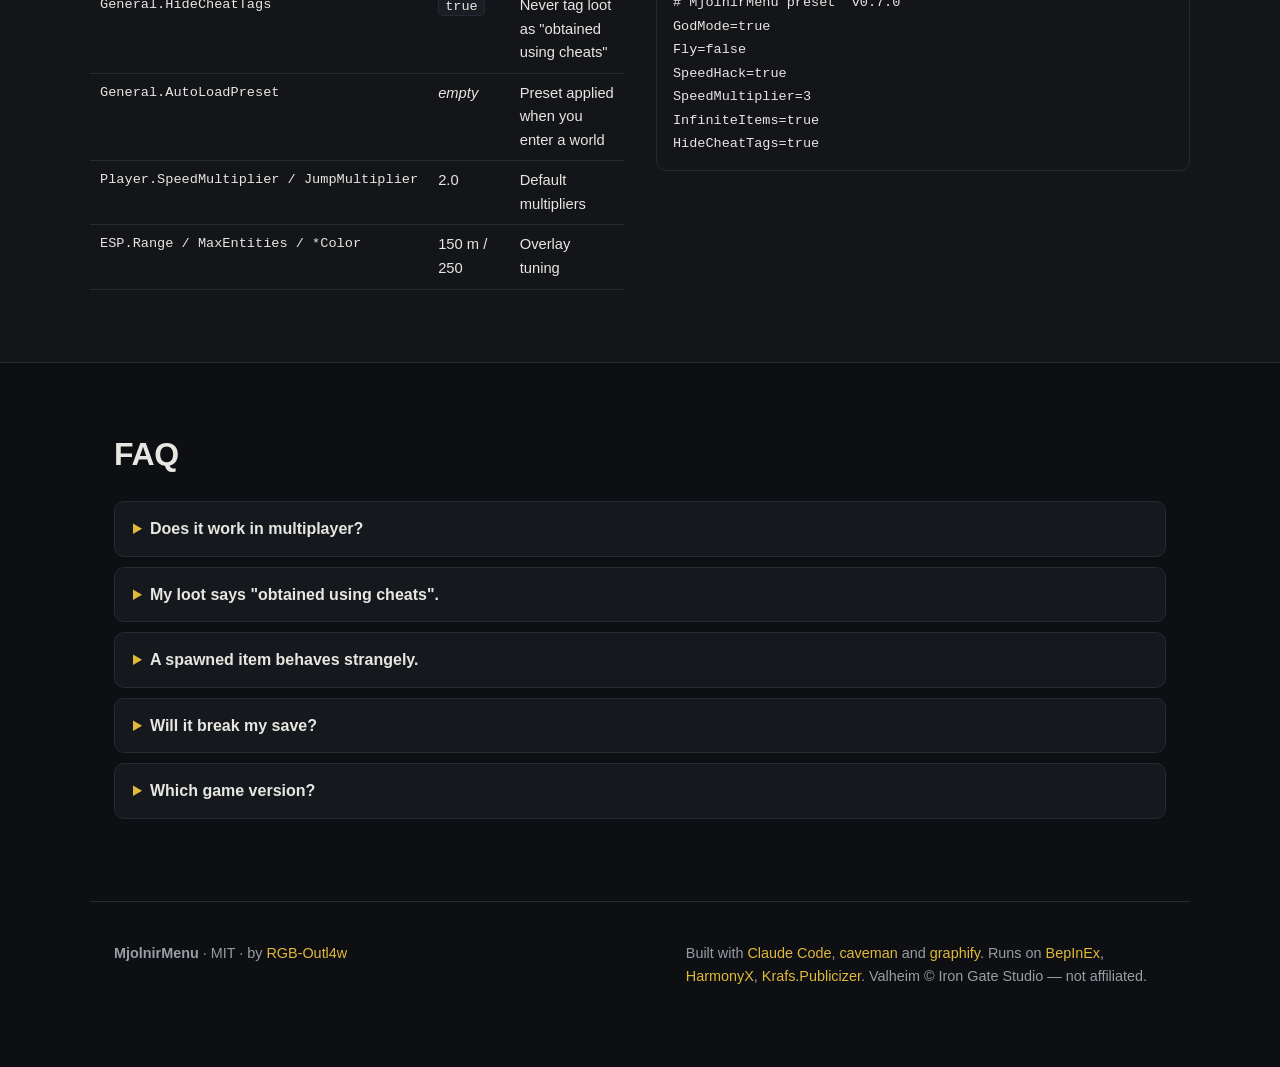
==== commit 952287d0: "feat: v0.7.0 — extra inventory rows, multi-equip armor Co-Authored-By: Claude Opus 5 <noreply@anthro" ====
--- a/docs/index.html
+++ b/docs/index.html
@@ -142,7 +142,7 @@
     <div>
       <h3>Presets</h3>
       <p>Save the whole menu state under a name from the Settings tab. Presets are plain <code>Key=Value</code> files in <code>MjolnirMenu.presets/</code> — safe to share, easy to hand-edit. Mark one <em>Auto-load</em> and it's applied the moment you spawn in.</p>
-      <pre><code># MjolnirMenu preset  v0.6.0
+      <pre><code># MjolnirMenu preset  v0.7.0
 GodMode=true
 Fly=false
 SpeedHack=true
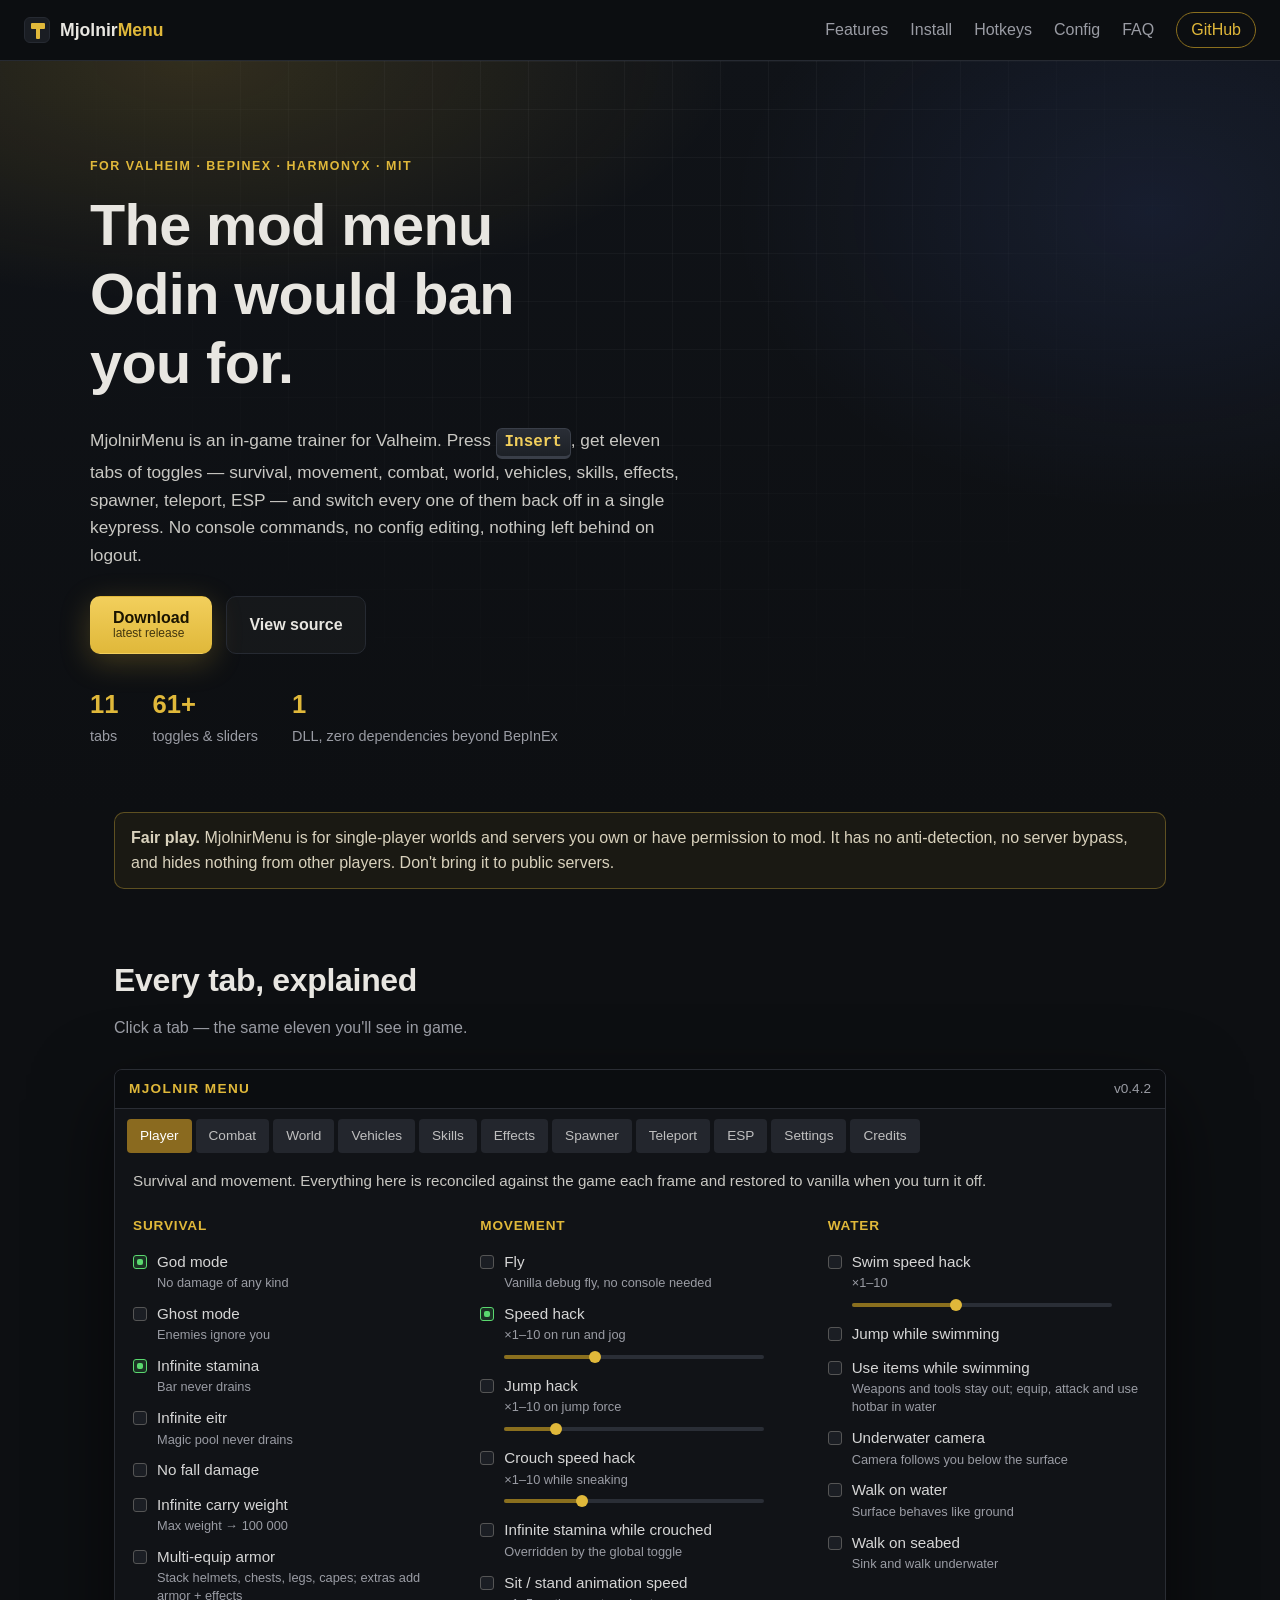
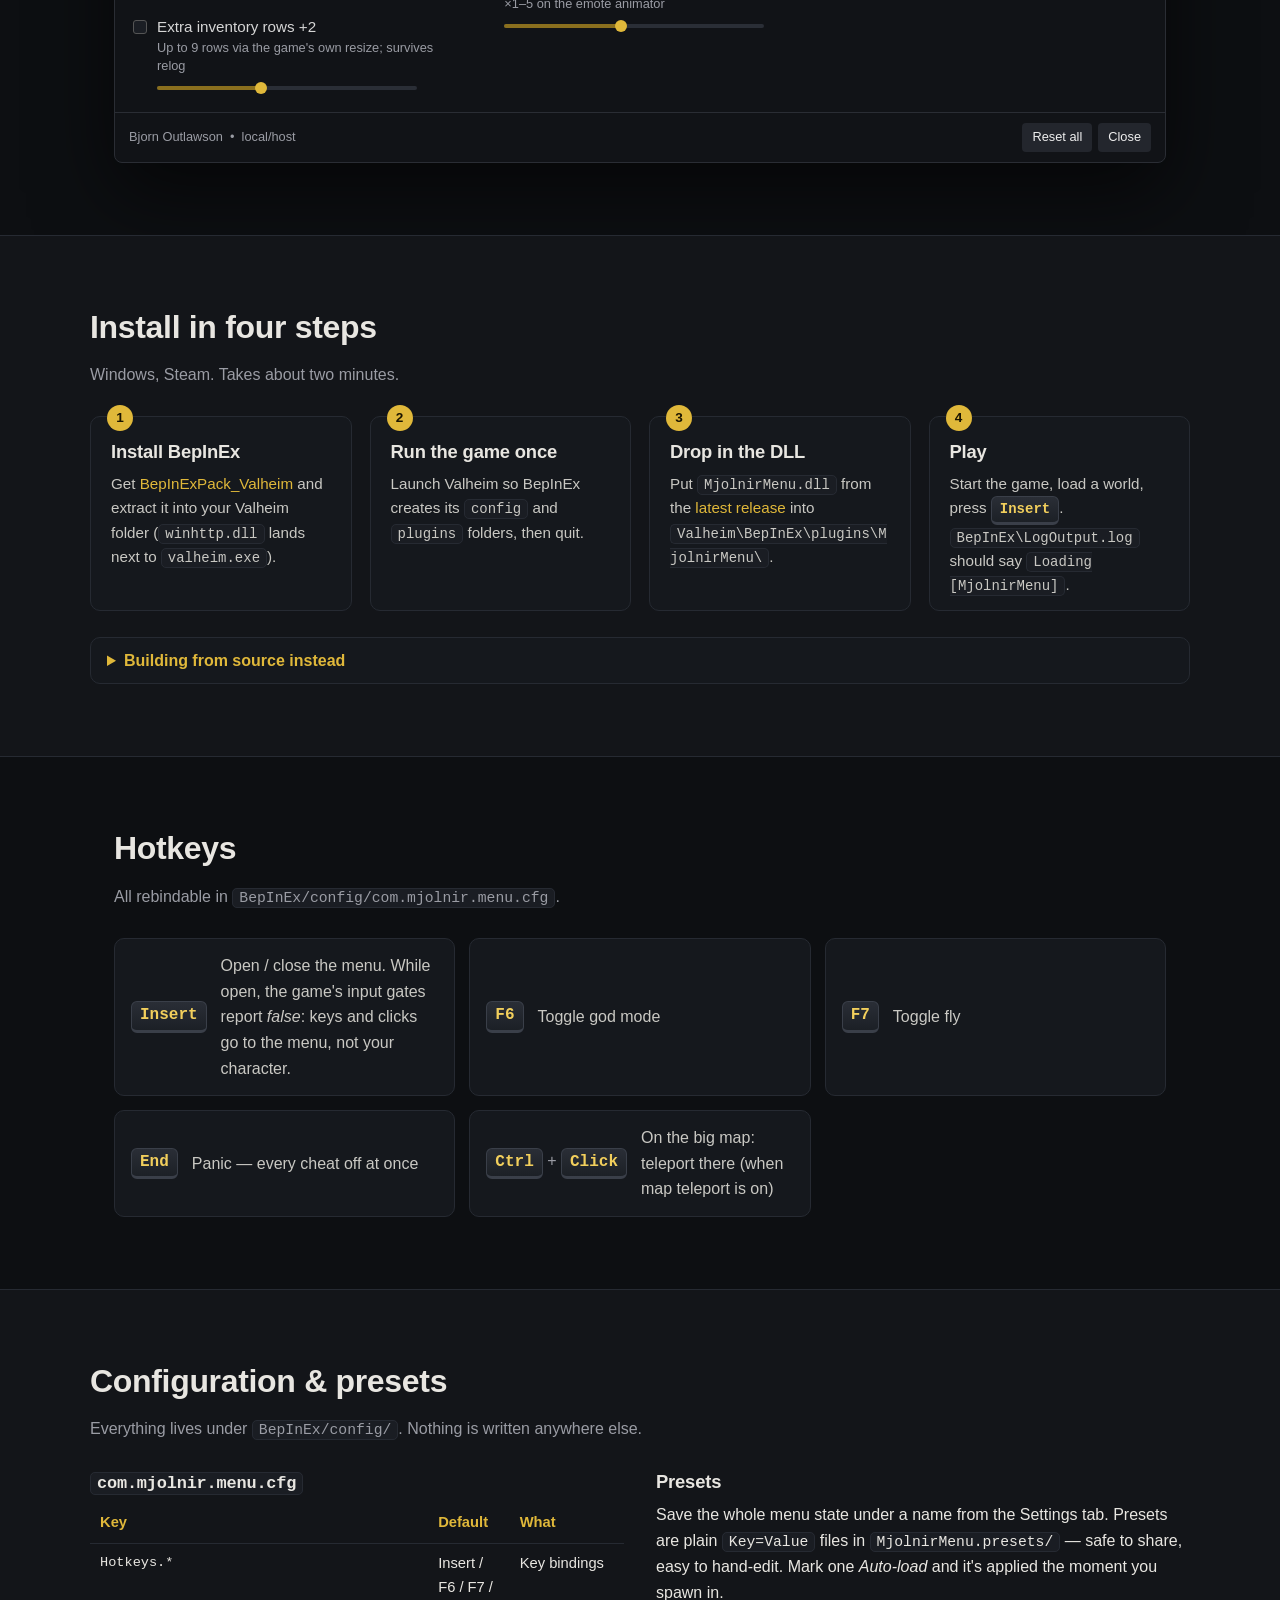
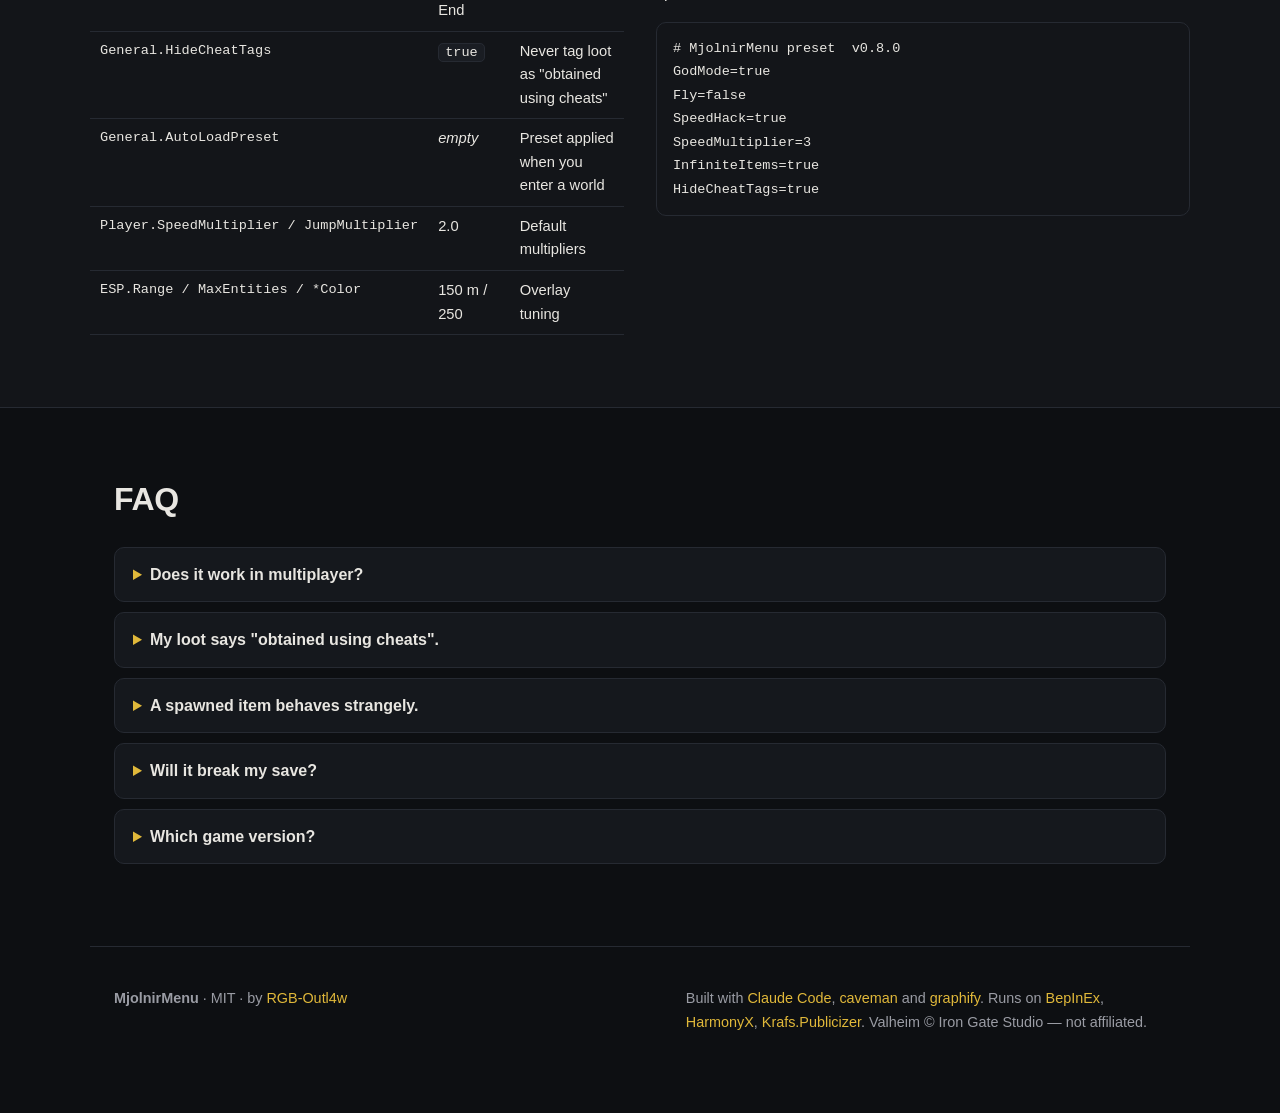
==== commit e4b2d30c: "feat: v0.8.0 "Drakkar" — Vehicles tab (tailwind, ship/cart speed, impact immunity, cart no-clip) Co-" ====
--- a/docs/index.html
+++ b/docs/index.html
@@ -4,7 +4,7 @@
   <meta charset="utf-8">
   <meta name="viewport" content="width=device-width, initial-scale=1">
   <title>MjolnirMenu — Valheim trainer &amp; mod menu</title>
-  <meta name="description" content="MjolnirMenu is an in-game trainer and mod menu for Valheim built on BepInEx and HarmonyX. Ten tabs, one hotkey, everything reversible.">
+  <meta name="description" content="MjolnirMenu is an in-game trainer and mod menu for Valheim built on BepInEx and HarmonyX. Eleven tabs, one hotkey, everything reversible.">
   <meta property="og:title" content="MjolnirMenu — Valheim trainer &amp; mod menu">
   <meta property="og:description" content="God mode, fly, spawner, skills, effects, teleport, ESP and more. Open source, MIT.">
   <meta property="og:type" content="website">
@@ -40,8 +40,8 @@
     <p class="eyebrow">For Valheim · BepInEx · HarmonyX · MIT</p>
     <h1>The mod menu Odin would ban you for.</h1>
     <p class="lede">
-      MjolnirMenu is an in-game trainer for Valheim. Press <kbd>Insert</kbd>, get ten tabs of toggles —
-      survival, movement, combat, world, skills, effects, spawner, teleport, ESP — and switch every one of
+      MjolnirMenu is an in-game trainer for Valheim. Press <kbd>Insert</kbd>, get eleven tabs of toggles —
+      survival, movement, combat, world, vehicles, skills, effects, spawner, teleport, ESP — and switch every one of
       them back off in a single keypress. No console commands, no config editing, nothing left behind on logout.
     </p>
     <div class="cta">
@@ -51,7 +51,7 @@
       <a class="btn btn-ghost" href="https://github.com/RGB-Outl4w/MjolnirMenu" rel="noopener">View source</a>
     </div>
     <ul class="stats">
-      <li><b id="stat-tabs">10</b><span>tabs</span></li>
+      <li><b id="stat-tabs">11</b><span>tabs</span></li>
       <li><b id="stat-toggles">60+</b><span>toggles &amp; sliders</span></li>
       <li><b>1</b><span>DLL, zero dependencies beyond BepInEx</span></li>
     </ul>
@@ -65,7 +65,7 @@
 <section id="features" class="section">
   <div class="section-head">
     <h2>Every tab, explained</h2>
-    <p>Click a tab — the same ten you'll see in game.</p>
+    <p>Click a tab — the same eleven you'll see in game.</p>
   </div>
 
   <div class="menu" role="tablist" aria-label="Menu tabs">
@@ -142,7 +142,7 @@
     <div>
       <h3>Presets</h3>
       <p>Save the whole menu state under a name from the Settings tab. Presets are plain <code>Key=Value</code> files in <code>MjolnirMenu.presets/</code> — safe to share, easy to hand-edit. Mark one <em>Auto-load</em> and it's applied the moment you spawn in.</p>
-      <pre><code># MjolnirMenu preset  v0.7.0
+      <pre><code># MjolnirMenu preset  v0.8.0
 GodMode=true
 Fly=false
 SpeedHack=true
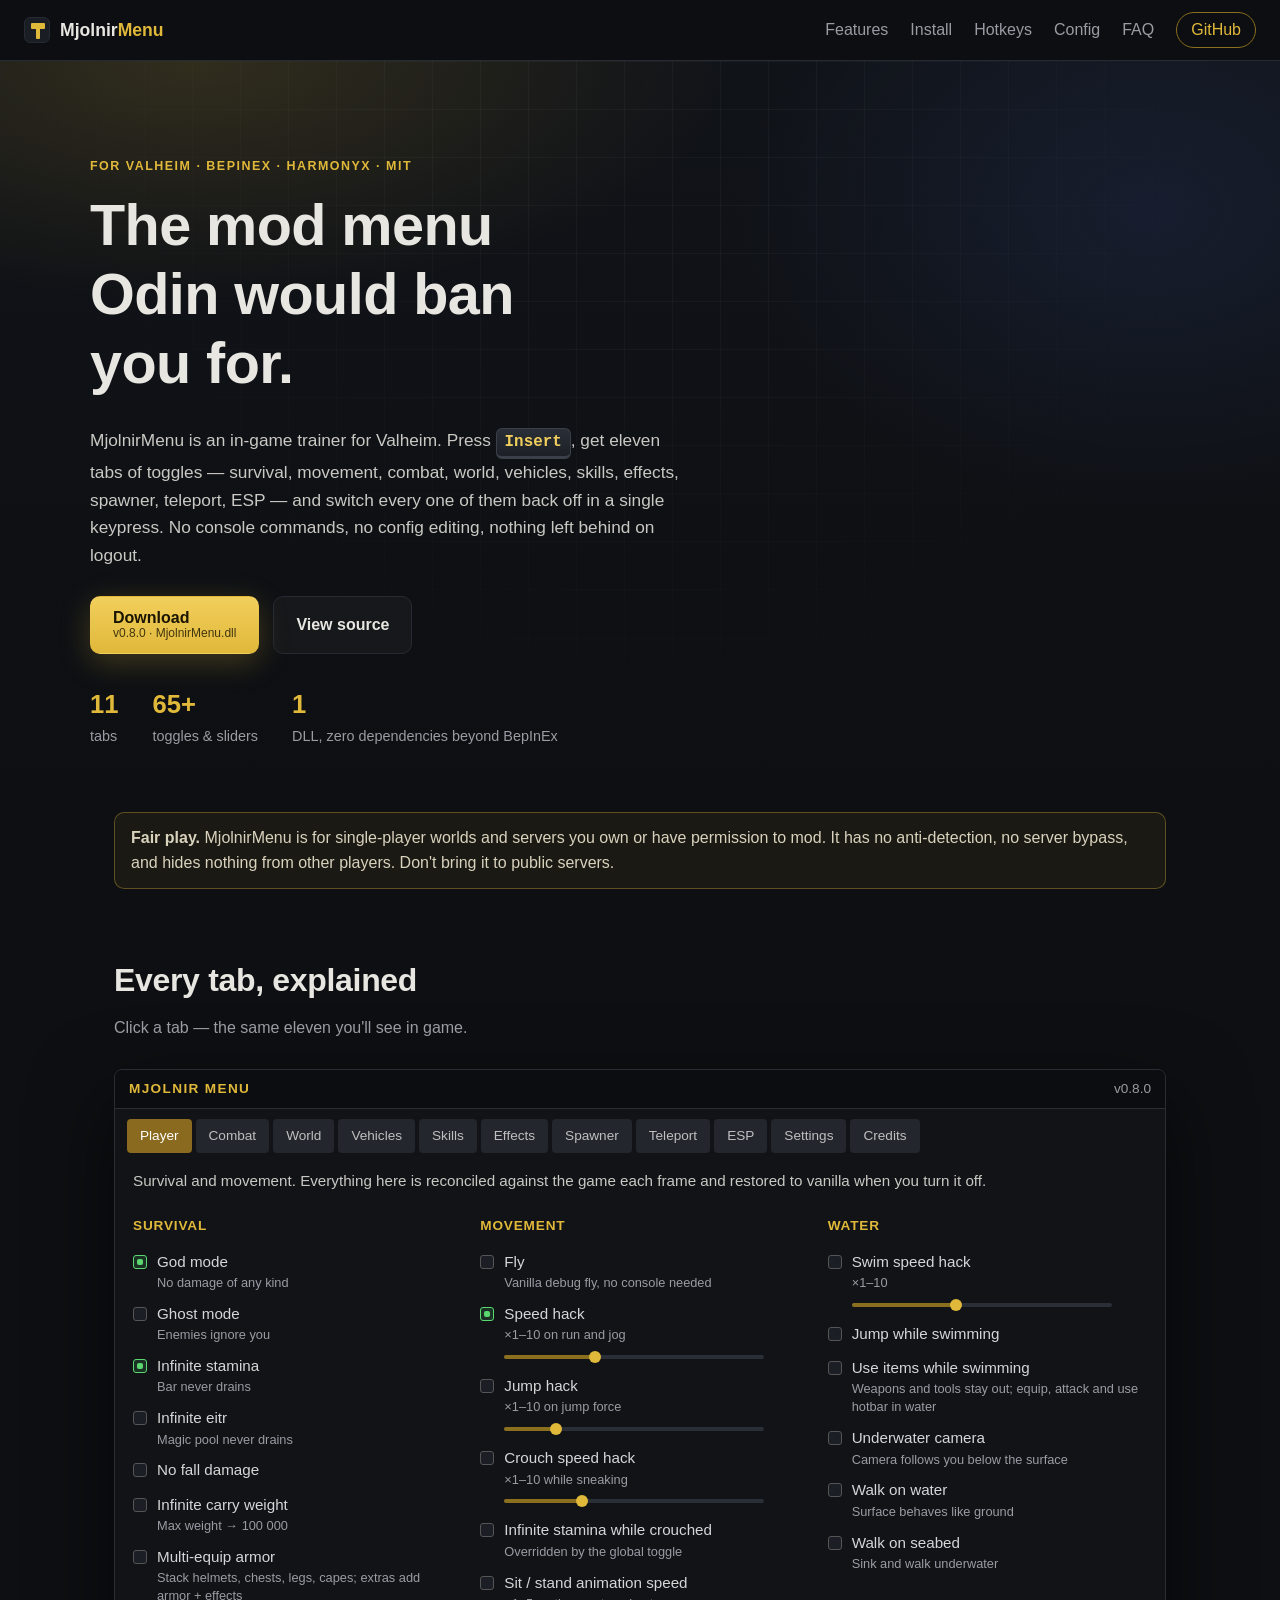
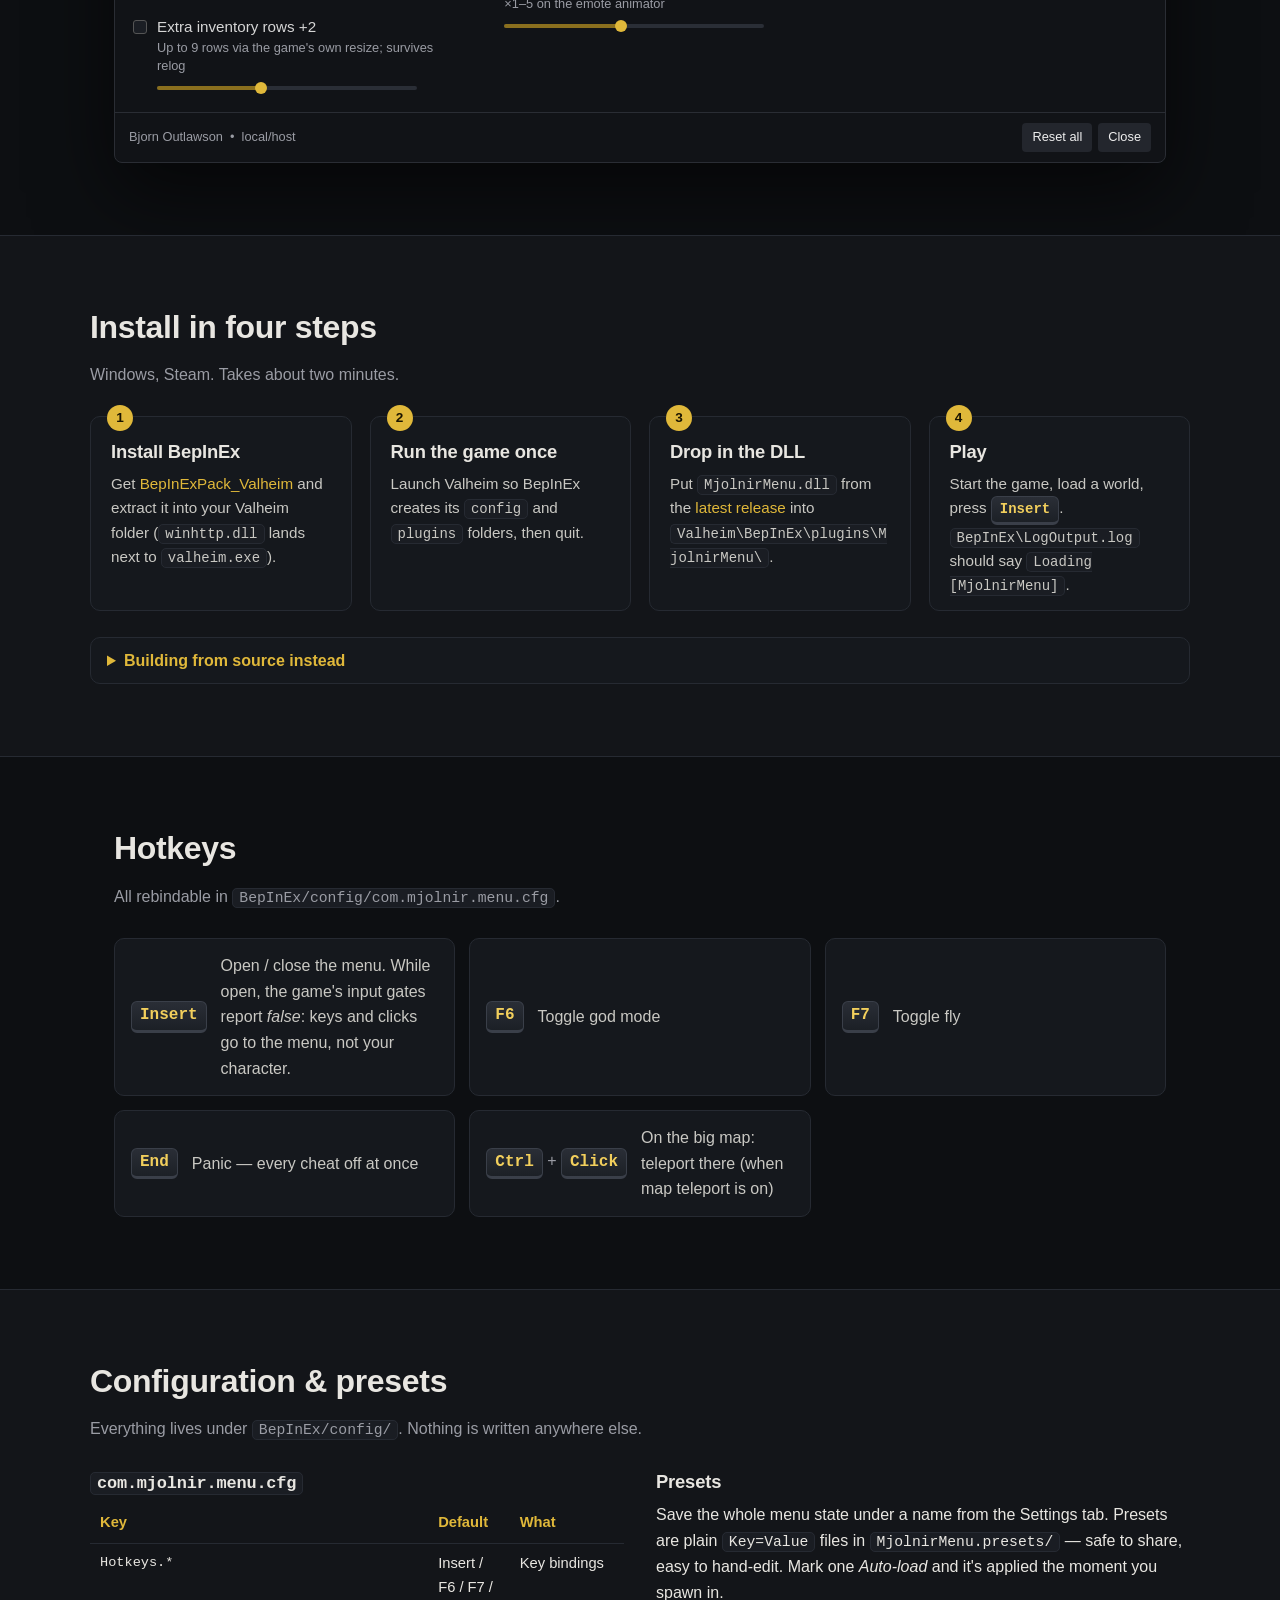
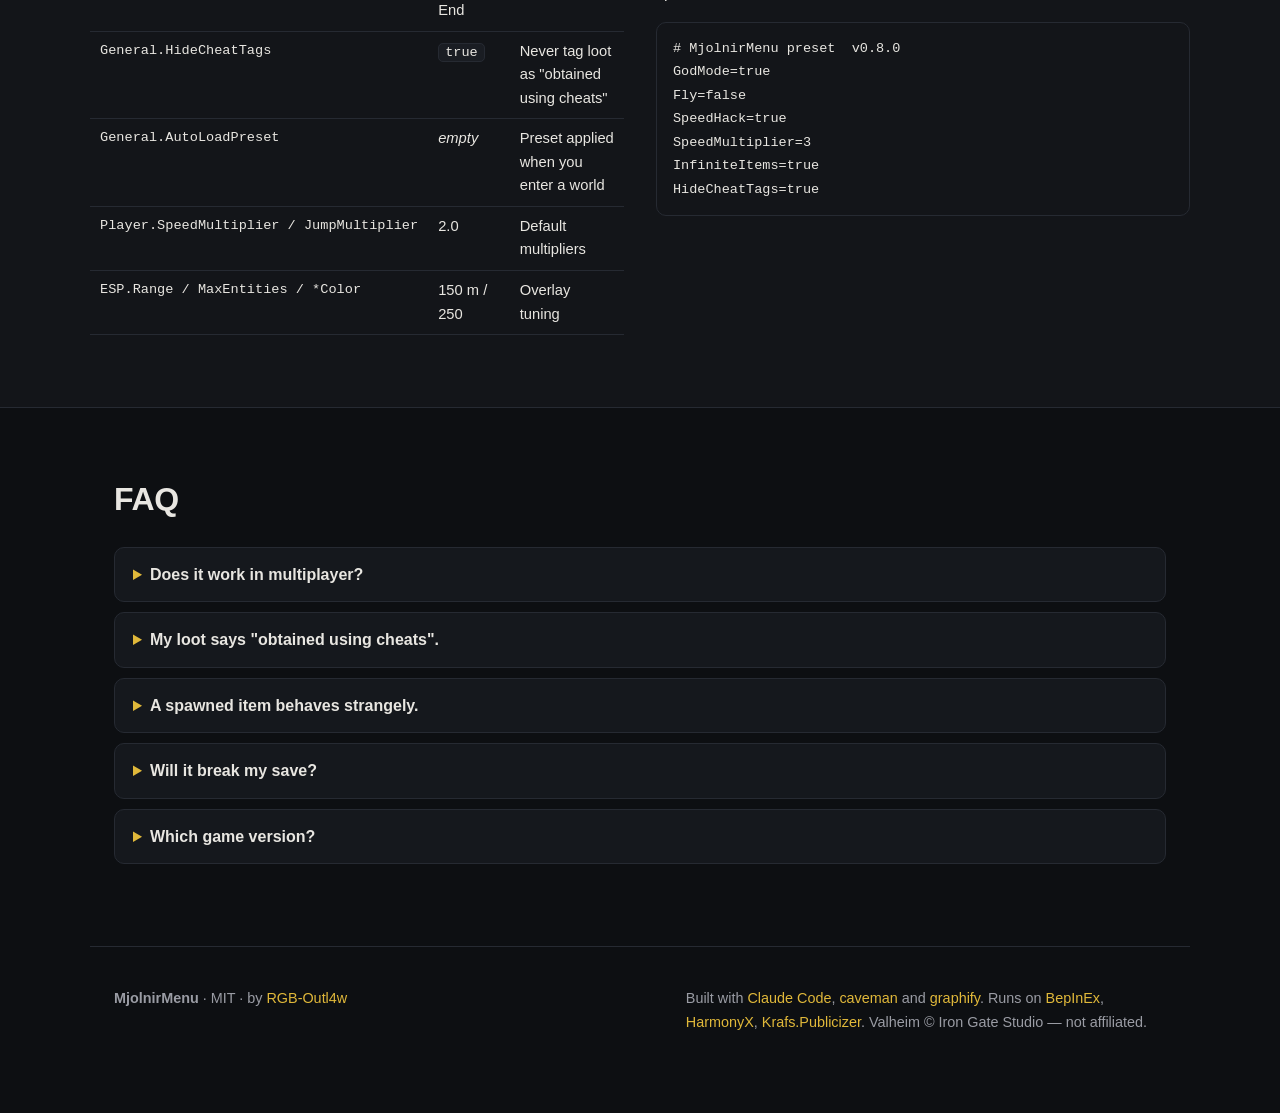
==== commit f2c4f123: "docs: v0.8.0 site fallbacks + cache-busting; drop release name from README/site Co-Authored-By: Clau" ====
--- a/docs/index.html
+++ b/docs/index.html
@@ -6,11 +6,11 @@
   <title>MjolnirMenu — Valheim trainer &amp; mod menu</title>
   <meta name="description" content="MjolnirMenu is an in-game trainer and mod menu for Valheim built on BepInEx and HarmonyX. Eleven tabs, one hotkey, everything reversible.">
   <meta property="og:title" content="MjolnirMenu — Valheim trainer &amp; mod menu">
-  <meta property="og:description" content="God mode, fly, spawner, skills, effects, teleport, ESP and more. Open source, MIT.">
+  <meta property="og:description" content="God mode, fly, ships and carts, spawner, skills, effects, teleport, ESP and more. Open source, MIT.">
   <meta property="og:type" content="website">
   <meta property="og:url" content="https://rgb-outl4w.github.io/MjolnirMenu/">
   <link rel="icon" href="data:image/svg+xml,%3Csvg xmlns='http://www.w3.org/2000/svg' viewBox='0 0 64 64'%3E%3Crect width='64' height='64' rx='12' fill='%23131519'/%3E%3Cpath d='M18 14h28v14H36v24h-8V28H18z' fill='%23e0b83a'/%3E%3C/svg%3E">
-  <link rel="stylesheet" href="style.css">
+  <link rel="stylesheet" href="style.css?v=0.8.0">
 </head>
 <body>
 
@@ -46,7 +46,7 @@
     </p>
     <div class="cta">
       <a class="btn btn-primary" id="dl" href="https://github.com/RGB-Outl4w/MjolnirMenu/releases/latest">
-        <span>Download</span><small id="dl-ver">latest release</small>
+        <span>Download</span><small id="dl-ver">v0.8.0 · MjolnirMenu.dll</small>
       </a>
       <a class="btn btn-ghost" href="https://github.com/RGB-Outl4w/MjolnirMenu" rel="noopener">View source</a>
     </div>
@@ -69,7 +69,7 @@
   </div>
 
   <div class="menu" role="tablist" aria-label="Menu tabs">
-    <div class="menu-titlebar"><span>MJOLNIR MENU</span><span class="menu-ver" id="menu-ver">v0.4.2</span></div>
+    <div class="menu-titlebar"><span>MJOLNIR MENU</span><span class="menu-ver" id="menu-ver">v0.8.0</span></div>
     <div class="menu-tabs" id="tabs"></div>
     <div class="menu-body" id="tab-body"></div>
     <div class="menu-foot"><span>Bjorn Outlawson &nbsp;•&nbsp; local/host</span><span><button type="button" class="chip">Reset all</button><button type="button" class="chip">Close</button></span></div>
@@ -194,6 +194,6 @@
   </div>
 </footer>
 
-<script src="app.js"></script>
+<script src="app.js?v=0.8.0"></script>
 </body>
 </html>
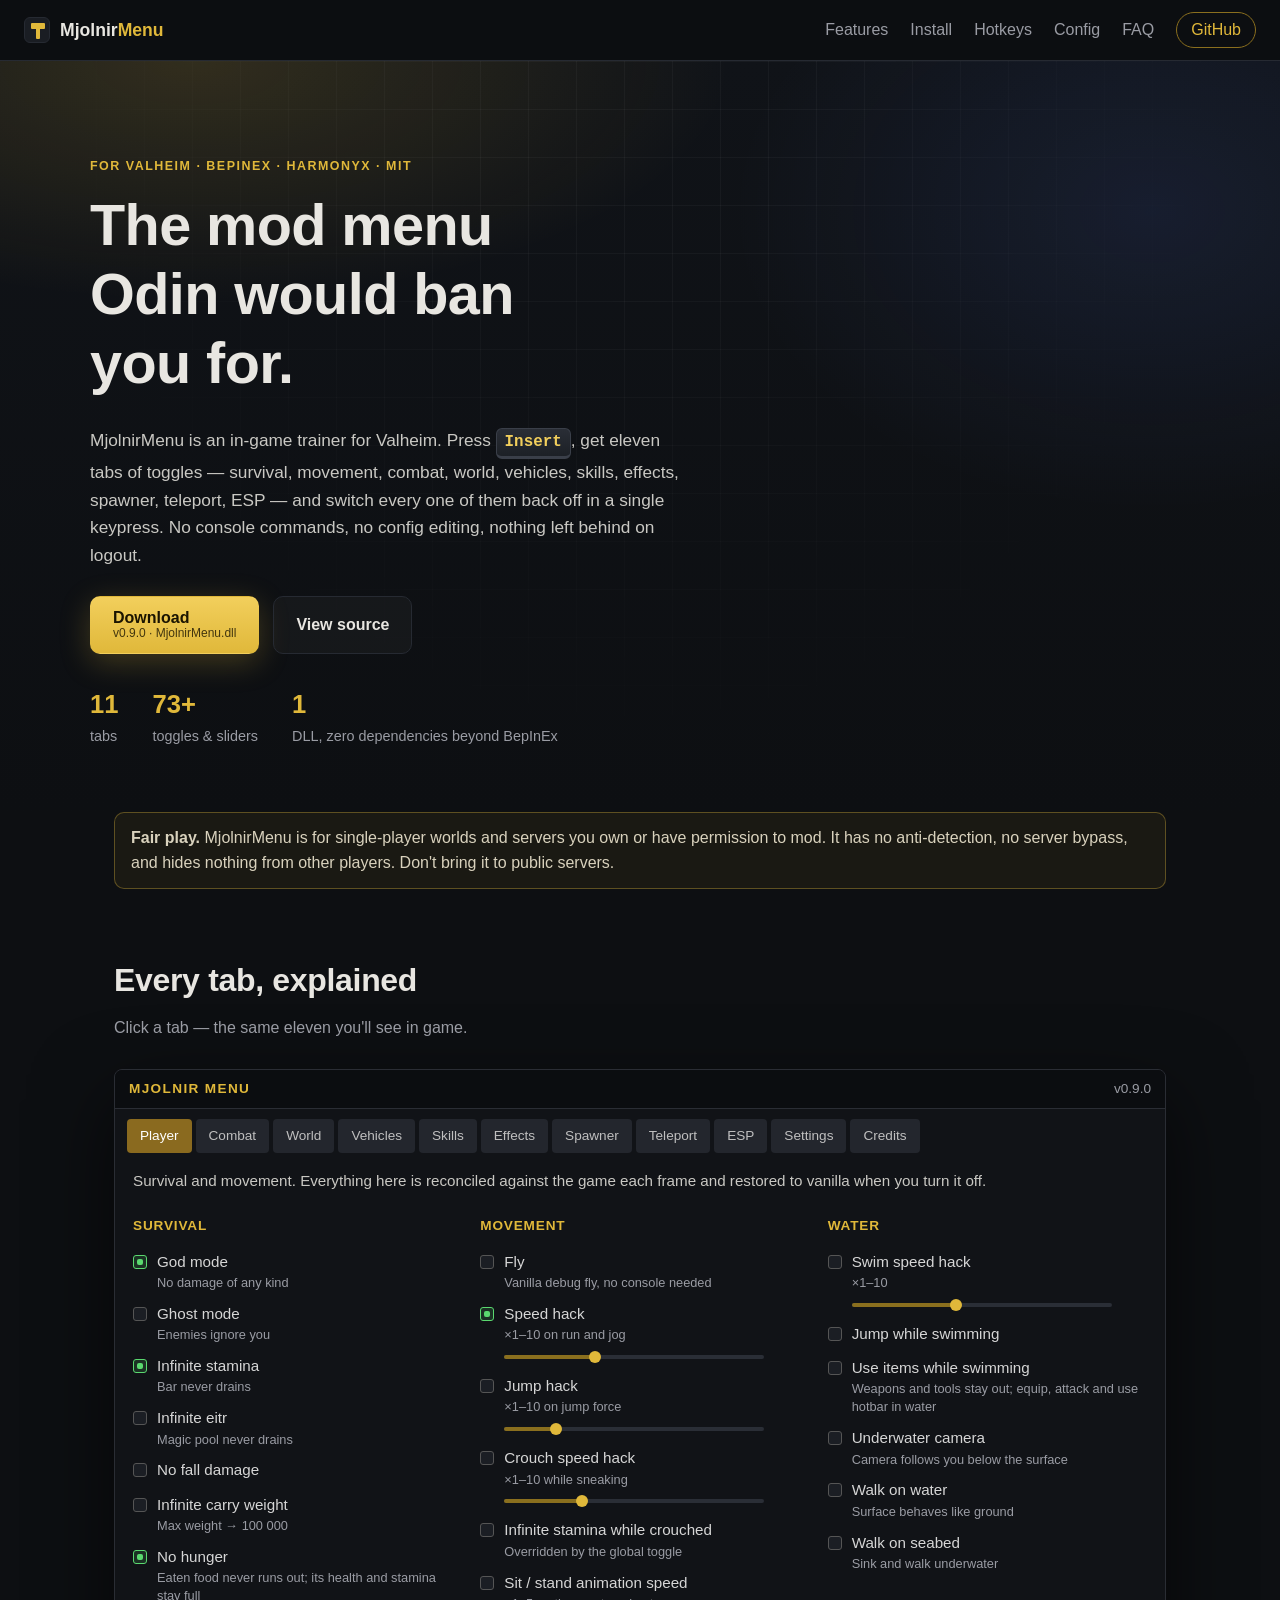
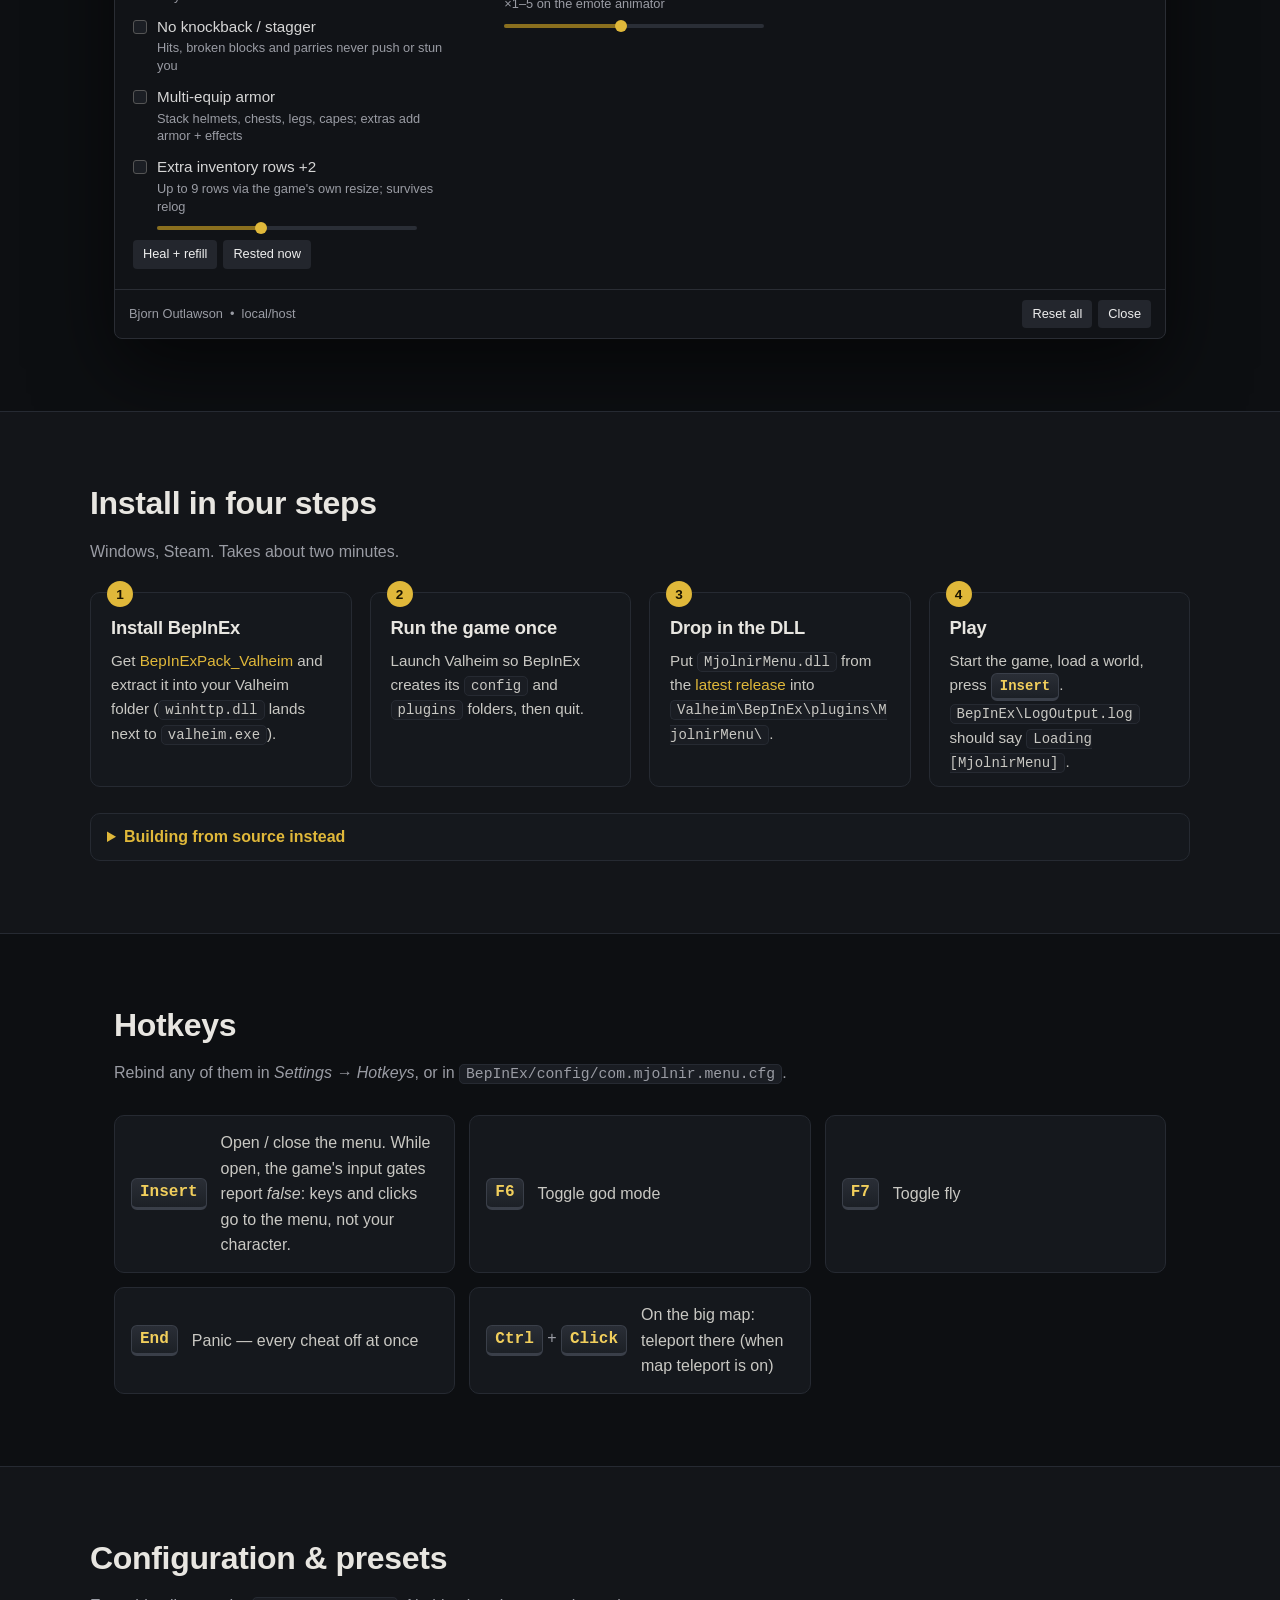
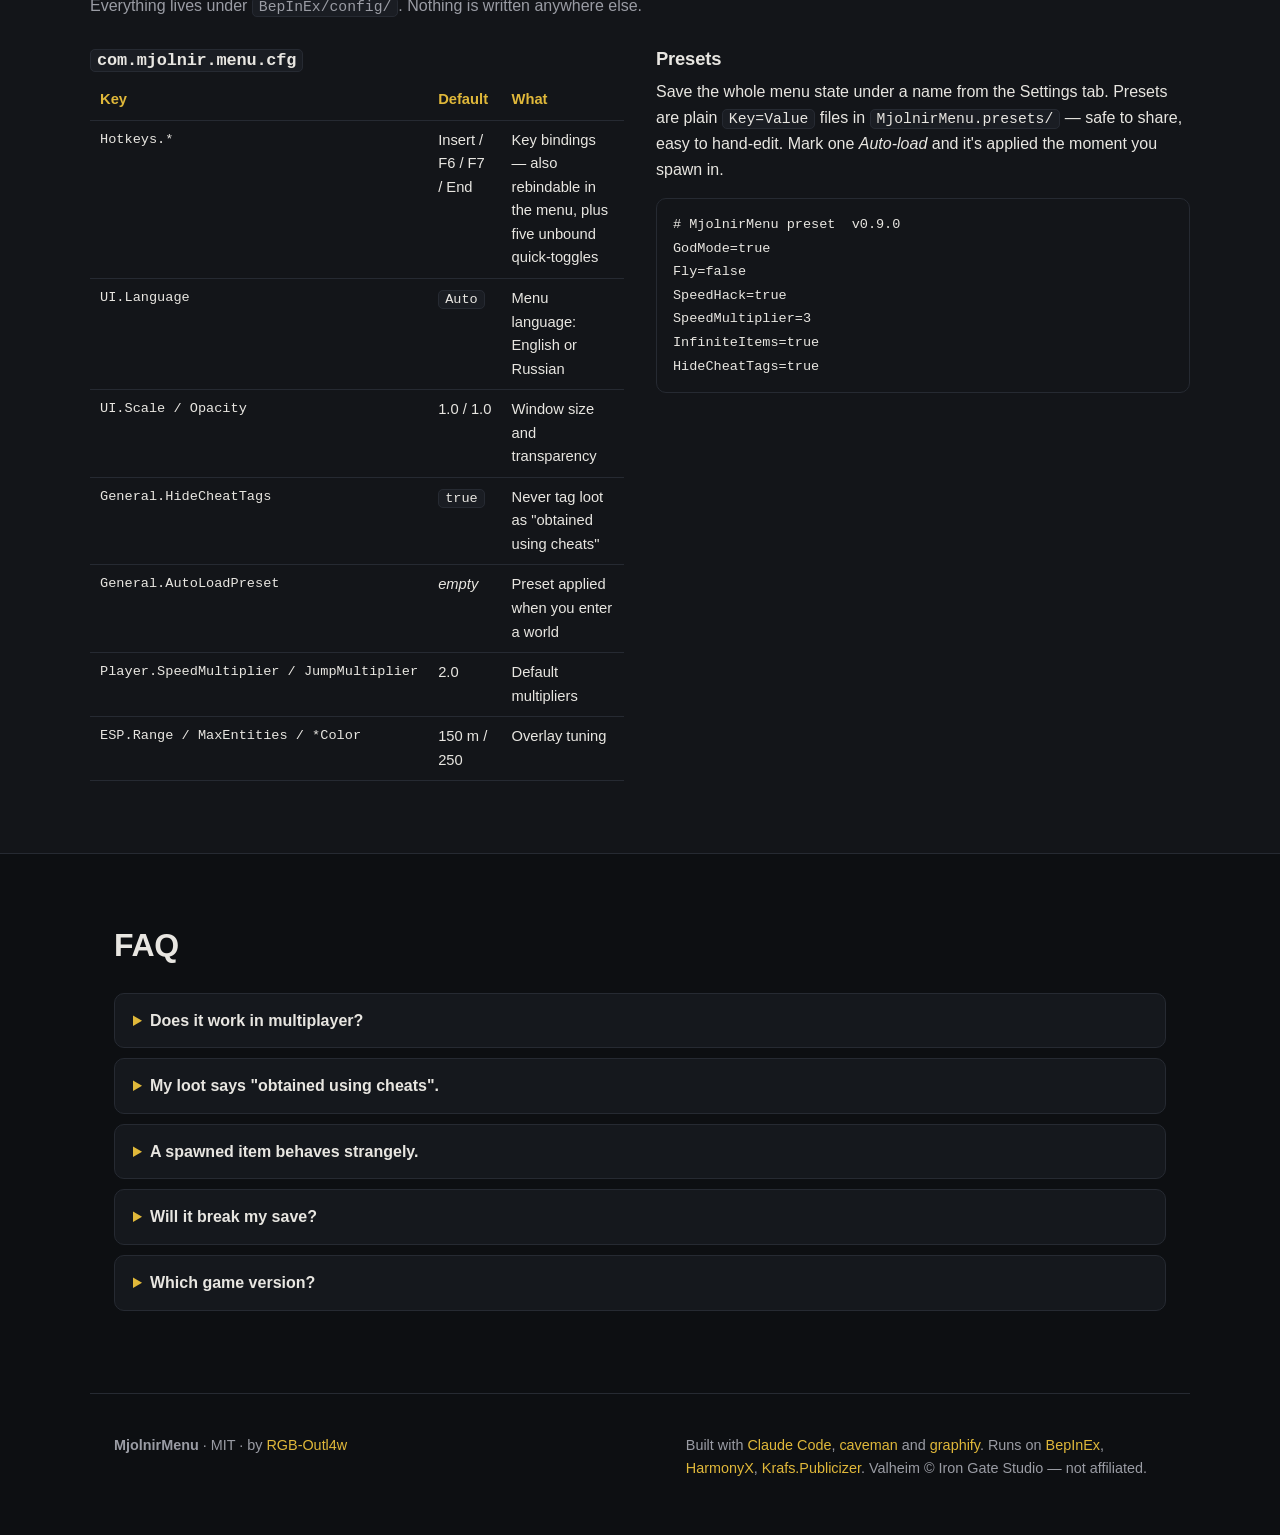
==== commit e08ce297: "feat: v0.9.0 — hotkey rebinding, Russian menu, window scale/opacity, QoL cheats In-menu hotkey rebin" ====
--- a/docs/index.html
+++ b/docs/index.html
@@ -10,7 +10,7 @@
   <meta property="og:type" content="website">
   <meta property="og:url" content="https://rgb-outl4w.github.io/MjolnirMenu/">
   <link rel="icon" href="data:image/svg+xml,%3Csvg xmlns='http://www.w3.org/2000/svg' viewBox='0 0 64 64'%3E%3Crect width='64' height='64' rx='12' fill='%23131519'/%3E%3Cpath d='M18 14h28v14H36v24h-8V28H18z' fill='%23e0b83a'/%3E%3C/svg%3E">
-  <link rel="stylesheet" href="style.css?v=0.8.0">
+  <link rel="stylesheet" href="style.css?v=0.9.0">
 </head>
 <body>
 
@@ -46,7 +46,7 @@
     </p>
     <div class="cta">
       <a class="btn btn-primary" id="dl" href="https://github.com/RGB-Outl4w/MjolnirMenu/releases/latest">
-        <span>Download</span><small id="dl-ver">v0.8.0 · MjolnirMenu.dll</small>
+        <span>Download</span><small id="dl-ver">v0.9.0 · MjolnirMenu.dll</small>
       </a>
       <a class="btn btn-ghost" href="https://github.com/RGB-Outl4w/MjolnirMenu" rel="noopener">View source</a>
     </div>
@@ -69,7 +69,7 @@
   </div>
 
   <div class="menu" role="tablist" aria-label="Menu tabs">
-    <div class="menu-titlebar"><span>MJOLNIR MENU</span><span class="menu-ver" id="menu-ver">v0.8.0</span></div>
+    <div class="menu-titlebar"><span>MJOLNIR MENU</span><span class="menu-ver" id="menu-ver">v0.9.0</span></div>
     <div class="menu-tabs" id="tabs"></div>
     <div class="menu-body" id="tab-body"></div>
     <div class="menu-foot"><span>Bjorn Outlawson &nbsp;•&nbsp; local/host</span><span><button type="button" class="chip">Reset all</button><button type="button" class="chip">Close</button></span></div>
@@ -111,7 +111,7 @@
 <section id="hotkeys" class="section">
   <div class="section-head">
     <h2>Hotkeys</h2>
-    <p>All rebindable in <code>BepInEx/config/com.mjolnir.menu.cfg</code>.</p>
+    <p>Rebind any of them in <em>Settings → Hotkeys</em>, or in <code>BepInEx/config/com.mjolnir.menu.cfg</code>.</p>
   </div>
   <div class="keys">
     <div class="key"><kbd>Insert</kbd><span>Open / close the menu. While open, the game's input gates report <em>false</em>: keys and clicks go to the menu, not your character.</span></div>
@@ -132,7 +132,9 @@
       <h3><code>com.mjolnir.menu.cfg</code></h3>
       <div class="table-wrap"><table class="cfg">
         <tr><th>Key</th><th>Default</th><th>What</th></tr>
-        <tr><td>Hotkeys.*</td><td>Insert / F6 / F7 / End</td><td>Key bindings</td></tr>
+        <tr><td>Hotkeys.*</td><td>Insert / F6 / F7 / End</td><td>Key bindings — also rebindable in the menu, plus five unbound quick-toggles</td></tr>
+        <tr><td>UI.Language</td><td><code>Auto</code></td><td>Menu language: English or Russian</td></tr>
+        <tr><td>UI.Scale / Opacity</td><td>1.0 / 1.0</td><td>Window size and transparency</td></tr>
         <tr><td>General.HideCheatTags</td><td><code>true</code></td><td>Never tag loot as "obtained using cheats"</td></tr>
         <tr><td>General.AutoLoadPreset</td><td><em>empty</em></td><td>Preset applied when you enter a world</td></tr>
         <tr><td>Player.SpeedMultiplier / JumpMultiplier</td><td>2.0</td><td>Default multipliers</td></tr>
@@ -142,7 +144,7 @@
     <div>
       <h3>Presets</h3>
       <p>Save the whole menu state under a name from the Settings tab. Presets are plain <code>Key=Value</code> files in <code>MjolnirMenu.presets/</code> — safe to share, easy to hand-edit. Mark one <em>Auto-load</em> and it's applied the moment you spawn in.</p>
-      <pre><code># MjolnirMenu preset  v0.8.0
+      <pre><code># MjolnirMenu preset  v0.9.0
 GodMode=true
 Fly=false
 SpeedHack=true
@@ -194,6 +196,6 @@
   </div>
 </footer>
 
-<script src="app.js?v=0.8.0"></script>
+<script src="app.js?v=0.9.0"></script>
 </body>
 </html>
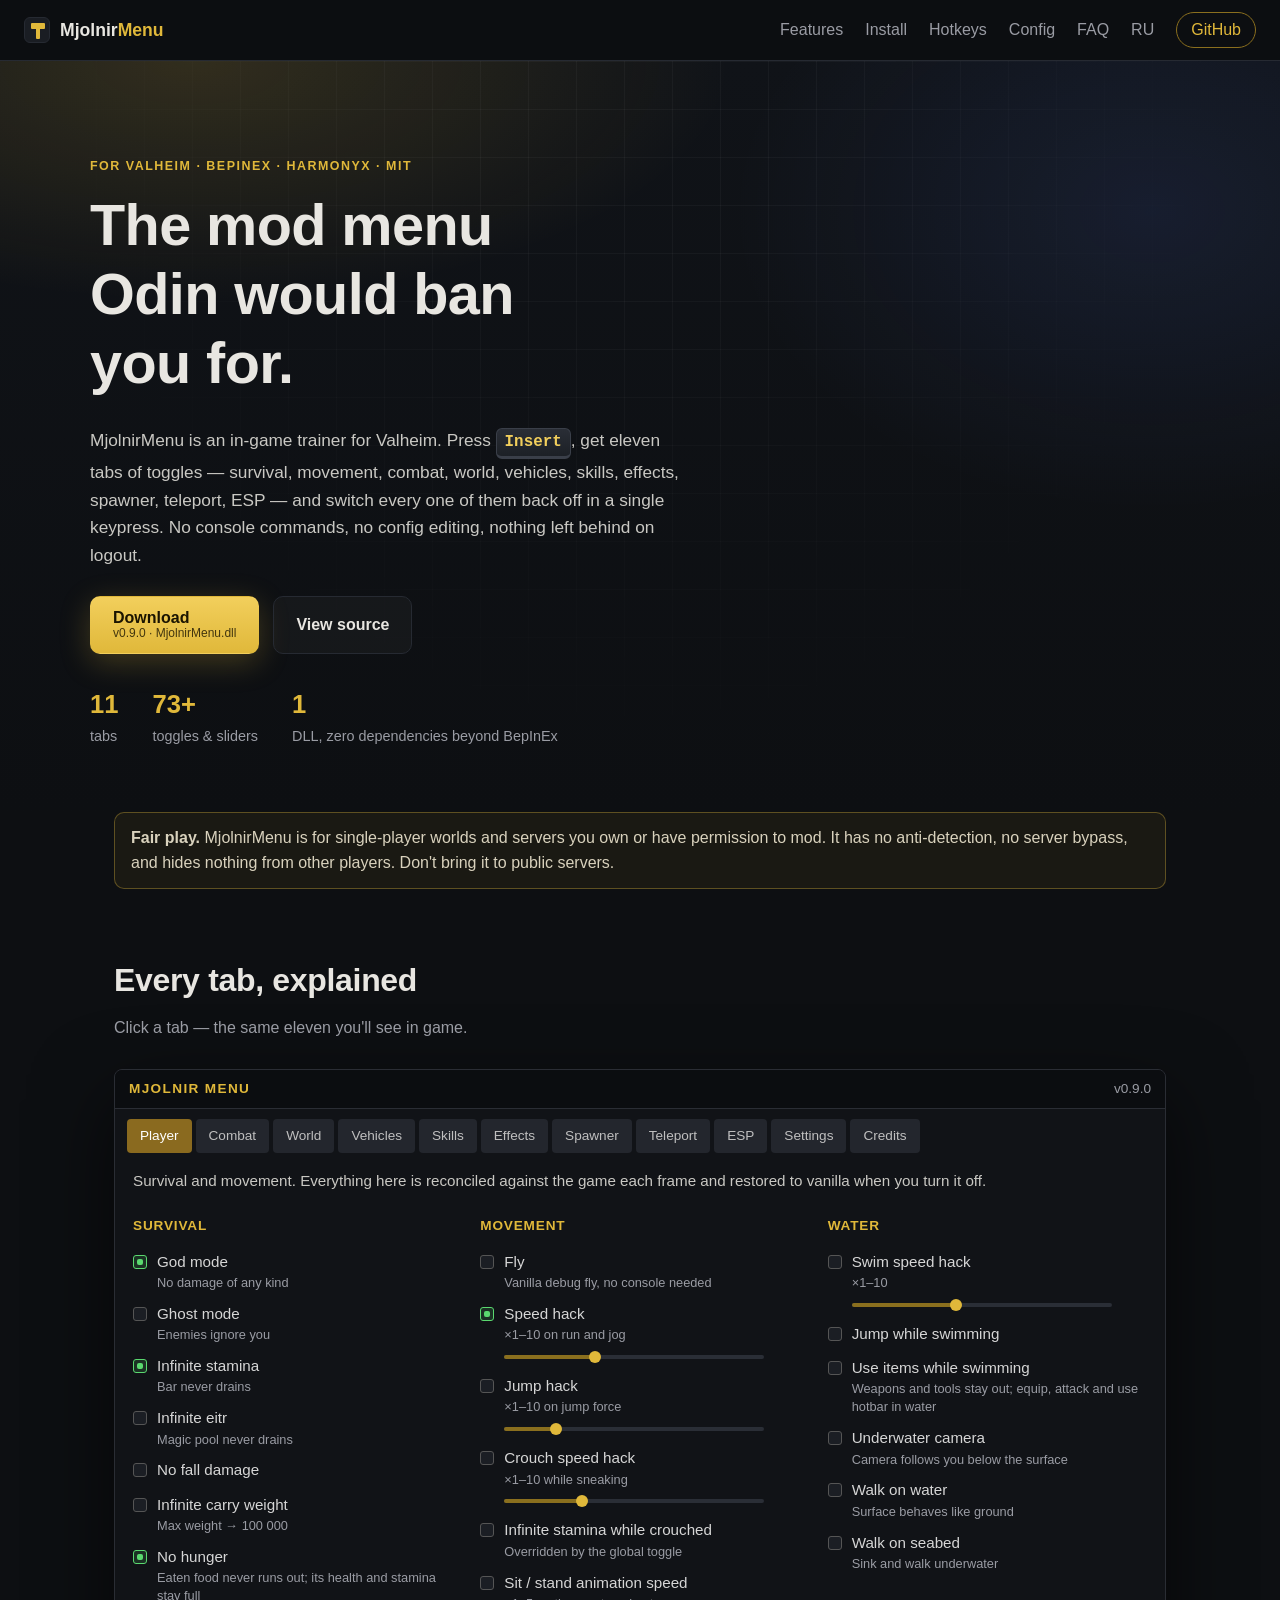
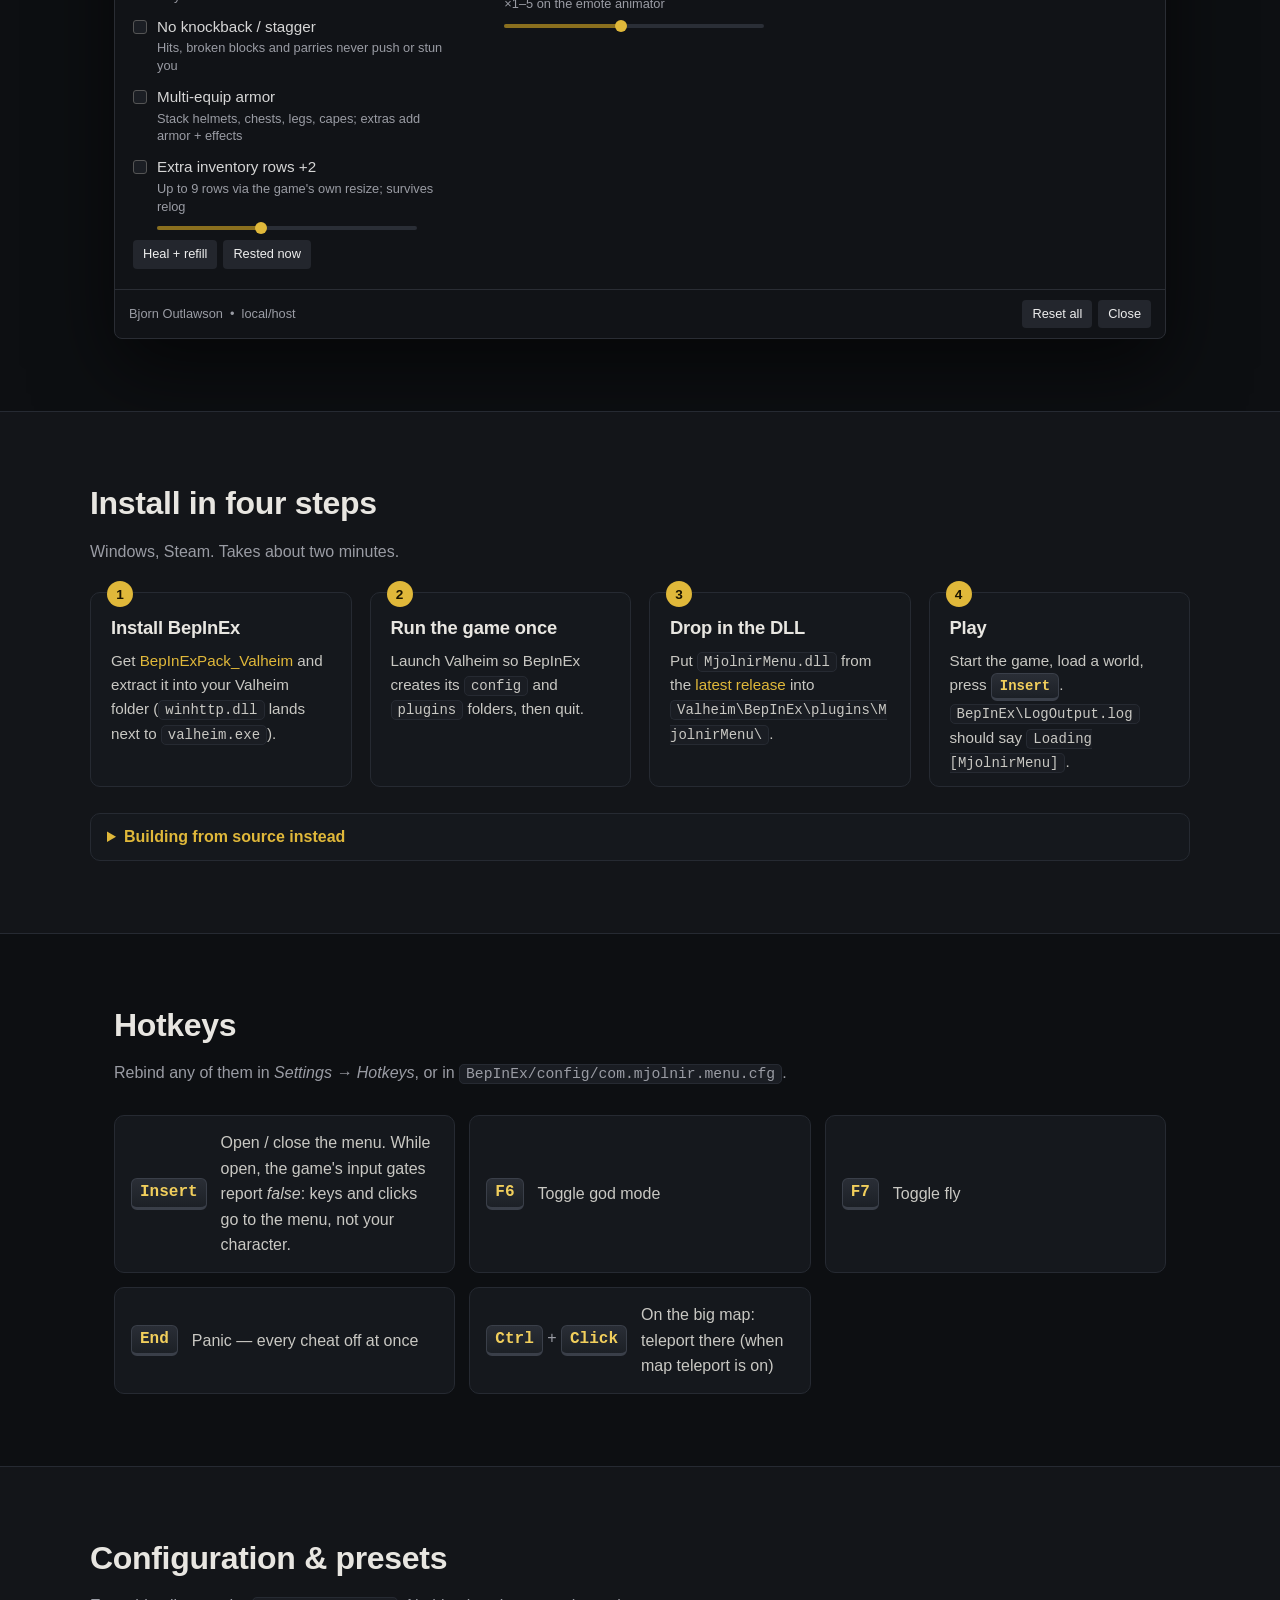
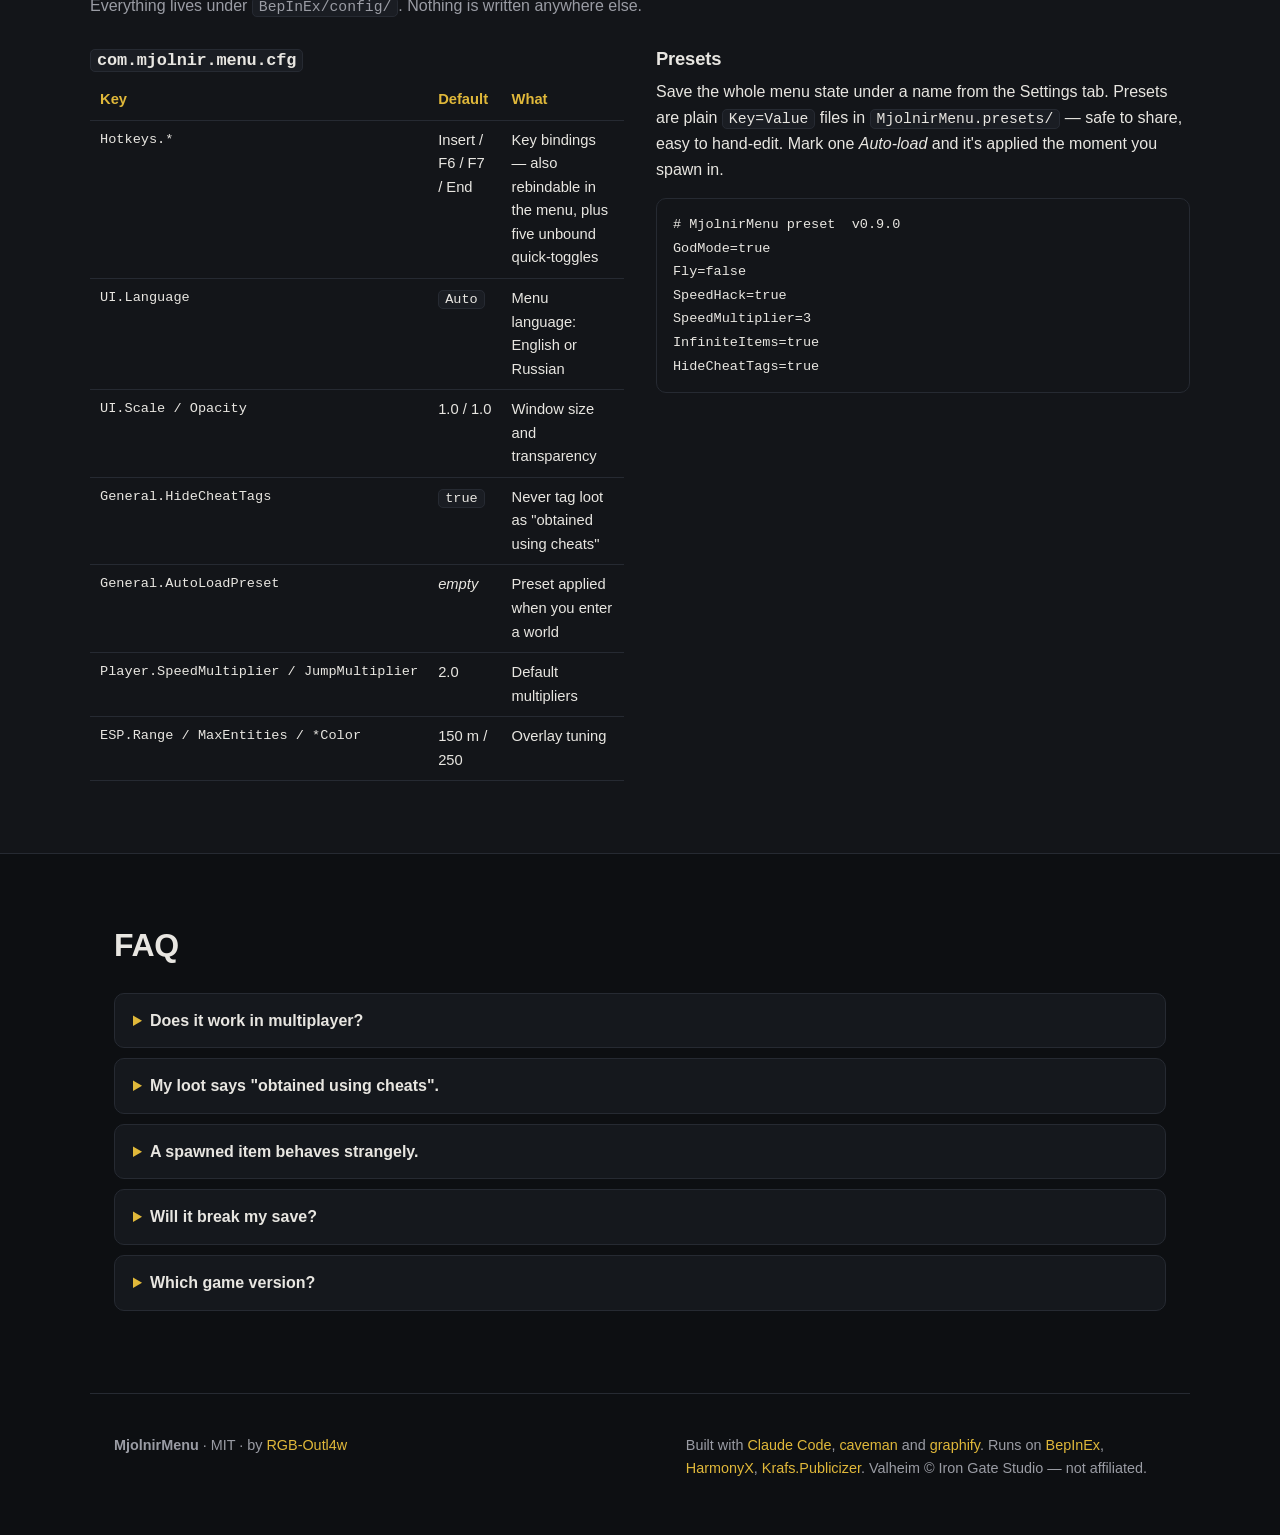
==== commit 8765d58d: "docs: Russian README and Russian website - README.ru.md, language links on both READMEs; architectur" ====
--- a/docs/index.html
+++ b/docs/index.html
@@ -9,6 +9,8 @@
   <meta property="og:description" content="God mode, fly, ships and carts, spawner, skills, effects, teleport, ESP and more. Open source, MIT.">
   <meta property="og:type" content="website">
   <meta property="og:url" content="https://rgb-outl4w.github.io/MjolnirMenu/">
+  <link rel="alternate" hreflang="en" href="https://rgb-outl4w.github.io/MjolnirMenu/">
+  <link rel="alternate" hreflang="ru" href="https://rgb-outl4w.github.io/MjolnirMenu/ru/">
   <link rel="icon" href="data:image/svg+xml,%3Csvg xmlns='http://www.w3.org/2000/svg' viewBox='0 0 64 64'%3E%3Crect width='64' height='64' rx='12' fill='%23131519'/%3E%3Cpath d='M18 14h28v14H36v24h-8V28H18z' fill='%23e0b83a'/%3E%3C/svg%3E">
   <link rel="stylesheet" href="style.css?v=0.9.0">
 </head>
@@ -27,6 +29,7 @@
     <a href="#hotkeys">Hotkeys</a>
     <a href="#config">Config</a>
     <a href="#faq">FAQ</a>
+    <a href="ru/" hreflang="ru" lang="ru">RU</a>
     <a class="nav-gh" href="https://github.com/RGB-Outl4w/MjolnirMenu" rel="noopener">GitHub</a>
   </nav>
   <button class="nav-toggle" aria-label="Menu" aria-expanded="false">☰</button>
